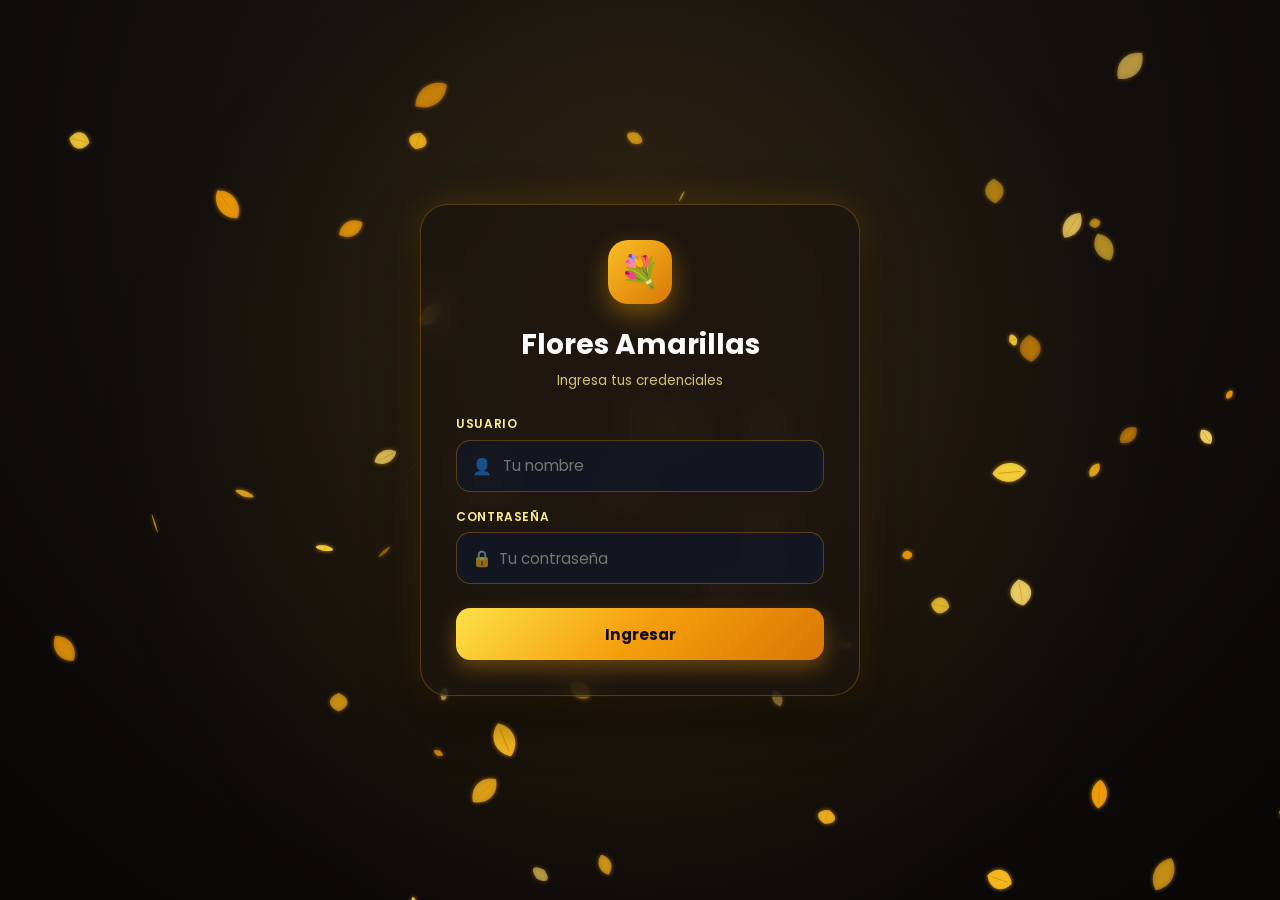
==== public/standalone.html @ 35065cda "feat: initialize Flores Amarillas interactive app Set up the project structure with React, Vite, and" ====
<!DOCTYPE html>
<html lang="es">
<head>
  <meta charset="UTF-8">
  <meta name="viewport" content="width=device-width, initial-scale=1.0">
  <title>Flores Amarillas</title>
  <!-- Google Fonts: Poppins -->
  <link rel="preconnect" href="https://fonts.googleapis.com">
  <link rel="preconnect" href="https://fonts.gstatic.com" crossorigin>
  <link href="https://fonts.googleapis.com/css2?family=Poppins:wght@300;400;500;600;700;800&display=swap" rel="stylesheet">
  
  <style>
    /* ==========================================================
       VARIABLES Y PALETA DE COLORES (AMARILLO CÁLIDO / ORO / CREMA)
       ========================================================== */
    :root {
      --color-gold-light: #fef08a;
      --color-gold: #f59e0b;
      --color-gold-dark: #b45309;
      --color-accent: #fbbf24;
      --bg-dark: #0f0d0b;
      --glass-bg: rgba(28, 22, 16, 0.76);
      --glass-border: rgba(245, 158, 11, 0.28);
      --glass-glow: rgba(245, 158, 11, 0.2);
    }

    * {
      box-sizing: border-box;
      margin: 0;
      padding: 0;
    }

    body {
      font-family: 'Poppins', sans-serif;
      background: radial-gradient(circle at 50% 20%, #201a12 0%, #120f0d 50%, #080605 100%);
      color: #f8fafc;
      min-height: 100vh;
      overflow-x: hidden;
      position: relative;
      user-select: none;
    }

    /* Fondo resplandeciente ambiental */
    .ambient-glow {
      position: fixed;
      inset: 0;
      pointer-events: none;
      background: radial-gradient(circle at 50% 50%, rgba(245, 158, 11, 0.1) 0%, transparent 70%);
      z-index: 1;
    }

    /* Lienzo Canvas 60 FPS de fondo */
    #anim-canvas {
      position: fixed;
      top: 0;
      left: 0;
      width: 100vw;
      height: 100vh;
      pointer-events: none;
      z-index: 5;
    }

    .app-container {
      position: relative;
      z-index: 10;
      min-height: 100vh;
      display: flex;
      flex-direction: column;
      align-items: center;
      justify-content: center;
      padding: 1rem;
    }

    /* ==========================================================
       ESTILO GLASSMORPHISM / NEUMORFISMO ELEGANTE
       ========================================================== */
    .glass-panel {
      background: var(--glass-bg);
      backdrop-filter: blur(18px);
      -webkit-backdrop-filter: blur(18px);
      border: 1px solid var(--glass-border);
      box-shadow: 0 20px 50px rgba(0, 0, 0, 0.55),
                  0 0 35px var(--glass-glow);
      border-radius: 1.75rem;
    }

    .glass-panel-subtle {
      background: rgba(35, 28, 20, 0.65);
      backdrop-filter: blur(12px);
      -webkit-backdrop-filter: blur(12px);
      border: 1px solid rgba(251, 191, 36, 0.2);
    }

    /* ==========================================================
       ANIMACIONES CSS (@keyframes)
       ========================================================== */
    @keyframes bouquetBloom {
      0% {
        transform: scale(0.1) translateY(70px) rotate(-6deg);
        opacity: 0;
        filter: blur(8px) brightness(0.6);
      }
      65% {
        transform: scale(1.08) translateY(-10px) rotate(2deg);
        opacity: 1;
        filter: blur(0px) brightness(1.25);
      }
      85% {
        transform: scale(0.97) translateY(4px) rotate(-1deg);
      }
      100% {
        transform: scale(1) translateY(0) rotate(0deg);
        opacity: 1;
        filter: brightness(1);
      }
    }

    @keyframes bouquetFloat {
      0%, 100% {
        transform: translateY(0) rotate(0deg);
      }
      50% {
        transform: translateY(-16px) rotate(1.8deg);
      }
    }

    @keyframes bouquetSway {
      0%, 100% {
        transform: rotate(0deg);
      }
      25% {
        transform: rotate(2deg);
      }
      75% {
        transform: rotate(-2deg);
      }
    }

    @keyframes fadeInUpSmooth {
      0% {
        opacity: 0;
        transform: translateY(35px) scale(0.97);
      }
      100% {
        opacity: 1;
        transform: translateY(0) scale(1);
      }
    }

    @keyframes goldenGlowPulse {
      0%, 100% {
        filter: drop-shadow(0 15px 35px rgba(245, 158, 11, 0.4));
      }
      50% {
        filter: drop-shadow(0 25px 55px rgba(253, 224, 71, 0.75));
      }
    }

    @keyframes fadeStar {
      0% {
        transform: scale(0) rotate(0deg);
        opacity: 1;
      }
      50% {
        transform: scale(1.4) rotate(90deg);
        opacity: 0.9;
      }
      100% {
        transform: scale(0.3) rotate(180deg) translateY(-25px);
        opacity: 0;
      }
    }

    @keyframes rippleExpand {
      0% {
        transform: scale(0.2);
        opacity: 1;
      }
      100% {
        transform: scale(2.2);
        opacity: 0;
      }
    }

    @keyframes bouquetFadeOut {
      0% {
        opacity: 1;
        transform: scale(1) translateY(0);
        filter: blur(0px);
      }
      100% {
        opacity: 0;
        transform: scale(0.85) translateY(-30px);
        filter: blur(8px);
      }
    }

    @keyframes letterUnfold {
      0% {
        opacity: 0;
        transform: translateY(40px) scale(0.92) rotateX(10deg);
        filter: blur(6px);
      }
      60% {
        transform: translateY(-6px) scale(1.02) rotateX(-2deg);
      }
      100% {
        opacity: 1;
        transform: translateY(0) scale(1) rotateX(0deg);
        filter: blur(0px);
      }
    }

    /* Clases de animación */
    .anim-bloom {
      animation: bouquetBloom 1.6s cubic-bezier(0.34, 1.56, 0.64, 1) forwards;
      transform-origin: bottom center;
    }

    .anim-fade-out {
      animation: bouquetFadeOut 0.85s cubic-bezier(0.4, 0, 0.2, 1) forwards;
    }

    .anim-letter-unfold {
      animation: letterUnfold 0.95s cubic-bezier(0.16, 1, 0.3, 1) forwards;
    }

    .anim-float {
      animation: bouquetFloat 6s ease-in-out infinite;
    }

    .anim-sway {
      animation: bouquetSway 7s ease-in-out infinite;
    }

    .anim-glow {
      animation: goldenGlowPulse 4s ease-in-out infinite;
    }

    /* ==========================================================
       PANTALLA DE LOGIN (PASO 1: DESVANECIMIENTO SUAVE)
       ========================================================== */
    #login-screen {
      width: 100%;
      max-width: 440px;
      padding: 2.2rem;
      text-align: center;
      transition: all 0.45s cubic-bezier(0.4, 0, 0.2, 1);
    }

    #login-screen.exiting {
      opacity: 0;
      transform: scale(0.9) translateY(-25px);
      pointer-events: none;
    }

    .login-icon-box {
      width: 64px;
      height: 64px;
      margin: 0 auto 1.25rem;
      border-radius: 1.25rem;
      background: linear-gradient(135deg, #fbbf24, #d97706);
      display: flex;
      align-items: center;
      justify-content: center;
      font-size: 2rem;
      box-shadow: 0 10px 25px rgba(245, 158, 11, 0.4);
    }

    .login-title {
      font-size: 1.75rem;
      font-weight: 700;
      color: #ffffff;
      margin-bottom: 0.35rem;
    }

    .login-subtitle {
      font-size: 0.85rem;
      color: rgba(254, 240, 138, 0.8);
      margin-bottom: 1.5rem;
    }

    .form-group {
      text-align: left;
      margin-bottom: 1rem;
    }

    .form-label {
      display: block;
      font-size: 0.75rem;
      font-weight: 600;
      text-transform: uppercase;
      letter-spacing: 0.05em;
      color: var(--color-gold-light);
      margin-bottom: 0.4rem;
    }

    .input-wrapper {
      position: relative;
    }

    .input-icon {
      position: absolute;
      left: 1rem;
      top: 50%;
      transform: translateY(-50%);
      color: rgba(254, 240, 138, 0.6);
      font-size: 1rem;
      pointer-events: none;
    }

    .form-input {
      width: 100%;
      padding: 0.85rem 1rem 0.85rem 2.6rem;
      border-radius: 0.9rem;
      background: rgba(15, 23, 42, 0.65);
      border: 1px solid rgba(245, 158, 11, 0.3);
      color: #ffffff;
      font-size: 0.95rem;
      font-family: inherit;
      outline: none;
      transition: all 0.2s;
    }

    .form-input:focus {
      border-color: var(--color-accent);
      box-shadow: 0 0 0 3px rgba(251, 191, 36, 0.25);
    }

    .btn-gold {
      width: 100%;
      padding: 0.9rem;
      border-radius: 0.9rem;
      border: none;
      background: linear-gradient(135deg, #fde047 0%, #f59e0b 50%, #d97706 100%);
      color: #0f0d0b;
      font-size: 0.95rem;
      font-weight: 700;
      font-family: inherit;
      cursor: pointer;
      box-shadow: 0 8px 20px rgba(245, 158, 11, 0.35);
      transition: all 0.2s;
      margin-top: 0.5rem;
    }

    .btn-gold:hover {
      transform: translateY(-2px);
      box-shadow: 0 12px 25px rgba(245, 158, 11, 0.5);
    }

    .btn-gold:active {
      transform: scale(0.98);
    }

    .error-box {
      background: rgba(244, 63, 94, 0.15);
      border: 1px solid rgba(244, 63, 94, 0.35);
      color: #fecdd3;
      padding: 0.65rem 0.85rem;
      border-radius: 0.75rem;
      font-size: 0.8rem;
      margin-bottom: 1rem;
      display: none;
    }

    /* Accesos rápidos */
    .quick-users {
      margin-top: 1.5rem;
      padding-top: 1.25rem;
      border-top: 1px solid rgba(245, 158, 11, 0.2);
    }

    .quick-users-title {
      font-size: 0.75rem;
      color: rgba(254, 240, 138, 0.75);
      margin-bottom: 0.6rem;
      display: flex;
      align-items: center;
      justify-content: space-between;
    }

    .quick-chips {
      display: grid;
      grid-template-columns: repeat(2, 1fr);
      gap: 0.5rem;
    }

    .chip-btn {
      background: rgba(15, 23, 42, 0.55);
      border: 1px solid rgba(245, 158, 11, 0.25);
      border-radius: 0.85rem;
      padding: 0.55rem 0.6rem;
      color: #fef08a;
      font-size: 0.75rem;
      text-align: left;
      cursor: pointer;
      transition: all 0.2s;
    }

    .chip-btn.highlight {
      border-color: #f59e0b;
      background: rgba(245, 158, 11, 0.15);
    }

    .chip-btn:hover {
      background: rgba(245, 158, 11, 0.25);
      border-color: var(--color-accent);
      transform: translateY(-1px);
    }

    /* ==========================================================
       PANTALLA PRINCIPAL: RAMO PROTAGONISTA + DEDICATORIA
       ========================================================== */
    #main-screen {
      width: 100%;
      max-width: 820px;
      display: none;
      flex-direction: column;
      align-items: center;
      justify-content: space-between;
      min-height: 94vh;
      padding: 0.5rem;
      position: relative;
    }

    /* Barra Superior */
    .top-bar {
      width: 100%;
      display: flex;
      align-items: center;
      justify-content: space-between;
      margin-bottom: 0.5rem;
      z-index: 30;
    }

    .user-pill {
      display: flex;
      align-items: center;
      gap: 0.5rem;
      padding: 0.4rem 1rem;
      border-radius: 9999px;
      background: rgba(35, 28, 20, 0.75);
      border: 1px solid rgba(245, 158, 11, 0.3);
      color: #fef08a;
      font-size: 0.82rem;
      font-weight: 600;
    }

    .top-actions {
      display: flex;
      align-items: center;
      gap: 0.5rem;
    }

    .btn-icon {
      background: rgba(35, 28, 20, 0.75);
      border: 1px solid rgba(245, 158, 11, 0.25);
      color: #fef08a;
      width: 38px;
      height: 38px;
      border-radius: 0.75rem;
      cursor: pointer;
      display: flex;
      align-items: center;
      justify-content: center;
      transition: all 0.2s;
    }

    .btn-icon:hover {
      border-color: var(--color-accent);
      color: #ffffff;
    }

    .btn-logout {
      background: rgba(244, 63, 94, 0.2);
      border: 1px solid rgba(244, 63, 94, 0.35);
      color: #fecdd3;
      padding: 0.45rem 1rem;
      border-radius: 0.75rem;
      font-size: 0.78rem;
      font-weight: 600;
      cursor: pointer;
      transition: all 0.2s;
      display: flex;
      align-items: center;
      gap: 0.35rem;
    }

    .btn-logout:hover {
      background: rgba(244, 63, 94, 0.3);
      border-color: rgba(244, 63, 94, 0.6);
    }

    /* ESCENARIO DEL RAMO (PASO 2: PROTAGONISTA VISUAL EN PRIMER PLANO) */
    .bouquet-stage {
      position: relative;
      z-index: 25;
      display: flex;
      flex-direction: column;
      align-items: center;
      justify-content: center;
      margin: 0.5rem auto;
      cursor: pointer;
    }

    .bouquet-stage-glow {
      position: absolute;
      width: 340px;
      height: 340px;
      border-radius: 50%;
      background: radial-gradient(circle, rgba(245, 158, 11, 0.35) 0%, rgba(253, 224, 71, 0.15) 50%, transparent 70%);
      filter: blur(40px);
      pointer-events: none;
      z-index: -1;
    }

    .bouquet-svg-wrap {
      width: 280px;
      height: 340px;
      transition: transform 0.3s ease-out;
    }

    @media (min-width: 640px) {
      .bouquet-svg-wrap {
        width: 360px;
        height: 430px;
      }
      .bouquet-stage-glow {
        width: 440px;
        height: 440px;
      }
    }

    .bouquet-svg-wrap:hover {
      transform: scale(1.04);
    }

    .bouquet-svg-wrap:active {
      transform: scale(0.96);
    }

    .touch-hint {
      margin-top: -0.5rem;
      background: rgba(15, 23, 42, 0.75);
      border: 1px solid rgba(245, 158, 11, 0.35);
      border-radius: 9999px;
      padding: 0.3rem 0.9rem;
      font-size: 0.72rem;
      color: #fde047;
      display: flex;
      align-items: center;
      gap: 0.4rem;
      box-shadow: 0 4px 15px rgba(0, 0, 0, 0.4);
    }

    /* TARJETA DE DEDICATORIA (PASO 3: RETRASO DE 1.8S) */
    #dedication-card {
      width: 100%;
      max-width: 640px;
      padding: 1.5rem 1.8rem;
      text-align: center;
      opacity: 0;
      transform: translateY(35px);
      pointer-events: none;
      transition: all 0.9s cubic-bezier(0.16, 1, 0.3, 1);
      margin-top: 0.75rem;
      z-index: 20;
    }

    #dedication-card.visible {
      opacity: 1;
      transform: translateY(0);
      pointer-events: auto;
    }

    .dedication-badge {
      display: inline-flex;
      align-items: center;
      gap: 0.4rem;
      background: rgba(245, 158, 11, 0.18);
      border: 1px solid rgba(245, 158, 11, 0.4);
      border-radius: 9999px;
      padding: 0.25rem 0.9rem;
      font-size: 0.75rem;
      font-weight: 600;
      color: #fde047;
      margin-bottom: 0.6rem;
    }

    .welcome-title {
      font-size: 1.5rem;
      font-weight: 800;
      color: #ffffff;
      margin-bottom: 0.5rem;
      line-height: 1.2;
    }

    @media (min-width: 640px) {
      .welcome-title {
        font-size: 1.95rem;
      }
    }

    .highlight-name {
      background: linear-gradient(90deg, #fde047, #f59e0b, #fbbf24);
      -webkit-background-clip: text;
      -webkit-text-fill-color: transparent;
    }

    .quote-box {
      font-size: 0.95rem;
      font-style: italic;
      color: rgba(254, 240, 138, 0.95);
      line-height: 1.6;
      margin: 0.6rem 0;
      padding: 0.75rem 1rem;
      background: rgba(15, 23, 42, 0.45);
      border-radius: 1rem;
      border: 1px solid rgba(245, 158, 11, 0.2);
    }

    @media (min-width: 640px) {
      .quote-box {
        font-size: 1.1rem;
        padding: 1rem 1.4rem;
      }
    }

    .dedication-footer-note {
      font-size: 0.75rem;
      color: rgba(254, 240, 138, 0.75);
      font-style: italic;
    }

    .btn-replay {
      background: linear-gradient(135deg, rgba(245, 158, 11, 0.3), rgba(253, 224, 71, 0.25));
      border: 1px solid rgba(245, 158, 11, 0.5);
      border-radius: 9999px;
      color: #fef08a;
      padding: 0.55rem 1.35rem;
      font-size: 0.82rem;
      font-weight: 600;
      cursor: pointer;
      font-family: inherit;
      transition: all 0.2s;
      box-shadow: 0 4px 15px rgba(0, 0, 0, 0.3);
      display: inline-flex;
      align-items: center;
      gap: 0.4rem;
      margin-top: 1rem;
    }

    .btn-replay:hover {
      background: linear-gradient(135deg, rgba(245, 158, 11, 0.5), rgba(253, 224, 71, 0.4));
      border-color: #fde047;
      color: #ffffff;
      transform: translateY(-1px);
    }

    /* Barra inferior */
    .bottom-bar {
      margin-top: 0.75rem;
      display: flex;
      gap: 0.5rem;
      z-index: 30;
    }

    .btn-anim-switch {
      padding: 0.4rem 0.85rem;
      border-radius: 0.75rem;
      font-size: 0.75rem;
      font-weight: 600;
      border: 1px solid rgba(245, 158, 11, 0.25);
      background: rgba(15, 23, 42, 0.55);
      color: #fef08a;
      cursor: pointer;
      transition: all 0.2s;
    }

    .btn-anim-switch.active {
      background: linear-gradient(135deg, #fde047, #f59e0b);
      color: #0f0d0b;
      border-color: #f59e0b;
    }

    /* Partículas de destello */
    .sparkle-star {
      position: fixed;
      pointer-events: none;
      z-index: 50;
      width: 8px;
      height: 8px;
      border-radius: 50%;
      animation: fadeStar 0.8s ease-out forwards;
    }

    .ripple-ring {
      position: fixed;
      pointer-events: none;
      z-index: 45;
      width: 90px;
      height: 90px;
      border-radius: 50%;
      border: 2px solid rgba(253, 224, 71, 0.85);
      animation: rippleExpand 0.7s ease-out forwards;
    }
  </style>
</head>
<body>
  <!-- Fondo con resplandor suave -->
  <div class="ambient-glow"></div>

  <!-- Canvas 60 FPS de animación de fondo (pétalos, flores flotantes, orbes) -->
  <canvas id="anim-canvas"></canvas>

  <div class="app-container">
    <!-- ==========================================================
         PANTALLA DE LOGIN
         ========================================================== -->
    <div id="login-screen" class="glass-panel">
      <div class="login-icon-box">💐</div>
      <h1 class="login-title">Flores Amarillas</h1>
      <p class="login-subtitle">Ingresa tus credenciales</p>

      <div id="error-message" class="error-box"></div>

      <form id="login-form">
        <div class="form-group">
          <label class="form-label" for="username-input">Usuario</label>
          <div class="input-wrapper">
            <span class="input-icon">👤</span>
            <input type="text" id="username-input" class="form-input" placeholder=" Tu nombre" autocomplete="username" required>
          </div>
        </div>

        <div class="form-group">
          <label class="form-label" for="password-input">Contraseña</label>
          <div class="input-wrapper">
            <span class="input-icon">🔒</span>
            <input type="password" id="password-input" class="form-input" placeholder="Tu contraseña" autocomplete="current-password" required>
          </div>
        </div>

        <button type="submit" class="btn-gold" id="btn-submit">Ingresar</button>
      </form>
    </div>

    <!-- ==========================================================
         PANTALLA PRINCIPAL: RAMO PROTAGONISTA Y MENSAJE SECUENCIADO
         ========================================================== -->
    <div id="main-screen">
      <!-- BARRA SUPERIOR -->
      <div class="top-bar">
        <div class="user-pill">
          <span id="user-avatar-display">💐</span>
          <span id="user-name-header">Leslie</span>
        </div>
        <div class="top-actions">
          <button class="btn-icon" id="btn-sound" title="Activar/Silenciar sonido" onclick="toggleAudio()">🔔</button>
          <button class="btn-logout" id="btn-logout" onclick="logout()">
            <span>🚪</span>
            <span>Cerrar Sesión</span>
          </button>
        </div>
      </div>

      <!-- ESCENARIO DEL RAMO (PASO 2: APARECE PRIMERO EL RAMO EN PRIMER PLANO) -->
      <div class="bouquet-stage" id="bouquet-stage" onclick="interactBouquet(event)">
        <div class="bouquet-stage-glow" id="bouquet-glow"></div>
        
        <div class="bouquet-svg-wrap" id="bouquet-svg-container">
          <!-- SVG VECTORIAL DE ALTA FIDELIDAD: RAMO DE FLORES AMARILLAS -->
          <svg viewBox="0 0 520 620" style="width:100%; height:100%; overflow:visible;">
            <defs>
              <linearGradient id="gPetalA" x1="0%" y1="0%" x2="100%" y2="100%">
                <stop offset="0%" stopColor="#fffbeb" />
                <stop offset="25%" stopColor="#fef08a" />
                <stop offset="65%" stopColor="#fde047" />
                <stop offset="90%" stopColor="#f59e0b" />
                <stop offset="100%" stopColor="#d97706" />
              </linearGradient>

              <linearGradient id="gPetalB" x1="100%" y1="0%" x2="0%" y2="100%">
                <stop offset="0%" stopColor="#ffffff" />
                <stop offset="35%" stopColor="#fde047" />
                <stop offset="75%" stopColor="#fbbf24" />
                <stop offset="100%" stopColor="#b45309" />
              </linearGradient>

              <radialGradient id="gCore" cx="50%" cy="50%" r="50%">
                <stop offset="0%" stopColor="#451a03" />
                <stop offset="40%" stopColor="#78350f" />
                <stop offset="75%" stopColor="#d97706" />
                <stop offset="95%" stopColor="#fde047" />
                <stop offset="100%" stopColor="#fef08a" />
              </radialGradient>

              <linearGradient id="gStem" x1="0%" y1="0%" x2="100%" y2="0%">
                <stop offset="0%" stopColor="#14532d" />
                <stop offset="50%" stopColor="#22c55e" />
                <stop offset="100%" stopColor="#15803d" />
              </linearGradient>

              <linearGradient id="gRibbon" x1="0%" y1="0%" x2="100%" y2="100%">
                <stop offset="0%" stopColor="#fffbeb" />
                <stop offset="25%" stopColor="#fef08a" />
                <stop offset="60%" stopColor="#f59e0b" />
                <stop offset="85%" stopColor="#b45309" />
                <stop offset="100%" stopColor="#78350f" />
              </linearGradient>

              <filter id="svgGlow" x="-20%" y="-20%" width="140%" height="140%">
                <feGaussianBlur stdDeviation="3.5" result="blur" />
                <feComposite in="SourceGraphic" in2="blur" operator="over" />
              </filter>
            </defs>

            <!-- TALLOS Y LAZO DORADO -->
            <g id="stems-group">
              <path d="M 230 360 Q 210 460 190 545" stroke="url(#gStem)" stroke-width="11" stroke-linecap="round" fill="none" />
              <path d="M 245 360 Q 240 460 230 555" stroke="url(#gStem)" stroke-width="12" stroke-linecap="round" fill="none" />
              <path d="M 260 360 Q 260 460 260 560" stroke="url(#gStem)" stroke-width="12" stroke-linecap="round" fill="none" />
              <path d="M 275 360 Q 280 460 290 555" stroke="url(#gStem)" stroke-width="11" stroke-linecap="round" fill="none" />
              <path d="M 290 360 Q 315 460 330 545" stroke="url(#gStem)" stroke-width="11" stroke-linecap="round" fill="none" />

              <!-- Hojas verdes -->
              <path d="M 200 370 C 130 370 100 320 125 275 C 165 305 200 340 200 370 Z" fill="#15803d" opacity="0.95" />
              <path d="M 320 370 C 390 370 420 320 395 275 C 355 305 320 340 320 370 Z" fill="#16a34a" opacity="0.95" />
              <path d="M 260 340 C 260 260 325 215 345 205 C 335 255 295 310 260 340 Z" fill="#22c55e" opacity="0.9" />
              <path d="M 260 340 C 260 260 195 215 175 205 C 185 255 225 310 260 340 Z" fill="#15803d" opacity="0.9" />

              <!-- Lazo de satín dorado -->
              <g transform="translate(260, 420)">
                <path d="M -15 20 Q -45 80 -65 145 Q -40 125 -18 140 Q -5 70 -5 20 Z" fill="url(#gRibbon)" opacity="0.98" />
                <path d="M 15 20 Q 45 80 65 145 Q 40 125 18 140 Q 5 70 5 20 Z" fill="url(#gRibbon)" opacity="0.98" />
                <ellipse cx="-45" cy="0" rx="40" ry="24" transform="rotate(-20 -45 0)" fill="url(#gRibbon)" stroke="#fef08a" stroke-width="1.8" />
                <ellipse cx="45" cy="0" rx="40" ry="24" transform="rotate(20 45 0)" fill="url(#gRibbon)" stroke="#fef08a" stroke-width="1.8" />
                <circle cx="0" cy="0" r="18" fill="url(#gRibbon)" stroke="#fef08a" stroke-width="2.5" filter="url(#svgGlow)" />
                <circle cx="0" cy="0" r="9" fill="#fef08a" />
              </g>
            </g>

            <!-- FLORES AMARILLAS -->
            <!-- Flor 1: Izquierda -->
            <g transform="translate(180, 220)">
              <!-- Pétalos en círculo -->
              <g transform="rotate(0)"><path d="M 0 0 C -12 -25 -14 -65 0 -85 C 14 -65 12 -25 0 0 Z" fill="url(#gPetalA)" stroke="#f59e0b" stroke-width="1" /></g>
              <g transform="rotate(30)"><path d="M 0 0 C -12 -25 -14 -65 0 -85 C 14 -65 12 -25 0 0 Z" fill="url(#gPetalA)" stroke="#f59e0b" stroke-width="1" /></g>
              <g transform="rotate(60)"><path d="M 0 0 C -12 -25 -14 -65 0 -85 C 14 -65 12 -25 0 0 Z" fill="url(#gPetalA)" stroke="#f59e0b" stroke-width="1" /></g>
              <g transform="rotate(90)"><path d="M 0 0 C -12 -25 -14 -65 0 -85 C 14 -65 12 -25 0 0 Z" fill="url(#gPetalA)" stroke="#f59e0b" stroke-width="1" /></g>
              <g transform="rotate(120)"><path d="M 0 0 C -12 -25 -14 -65 0 -85 C 14 -65 12 -25 0 0 Z" fill="url(#gPetalA)" stroke="#f59e0b" stroke-width="1" /></g>
              <g transform="rotate(150)"><path d="M 0 0 C -12 -25 -14 -65 0 -85 C 14 -65 12 -25 0 0 Z" fill="url(#gPetalA)" stroke="#f59e0b" stroke-width="1" /></g>
              <g transform="rotate(180)"><path d="M 0 0 C -12 -25 -14 -65 0 -85 C 14 -65 12 -25 0 0 Z" fill="url(#gPetalA)" stroke="#f59e0b" stroke-width="1" /></g>
              <g transform="rotate(210)"><path d="M 0 0 C -12 -25 -14 -65 0 -85 C 14 -65 12 -25 0 0 Z" fill="url(#gPetalA)" stroke="#f59e0b" stroke-width="1" /></g>
              <g transform="rotate(240)"><path d="M 0 0 C -12 -25 -14 -65 0 -85 C 14 -65 12 -25 0 0 Z" fill="url(#gPetalA)" stroke="#f59e0b" stroke-width="1" /></g>
              <g transform="rotate(270)"><path d="M 0 0 C -12 -25 -14 -65 0 -85 C 14 -65 12 -25 0 0 Z" fill="url(#gPetalA)" stroke="#f59e0b" stroke-width="1" /></g>
              <g transform="rotate(300)"><path d="M 0 0 C -12 -25 -14 -65 0 -85 C 14 -65 12 -25 0 0 Z" fill="url(#gPetalA)" stroke="#f59e0b" stroke-width="1" /></g>
              <g transform="rotate(330)"><path d="M 0 0 C -12 -25 -14 -65 0 -85 C 14 -65 12 -25 0 0 Z" fill="url(#gPetalA)" stroke="#f59e0b" stroke-width="1" /></g>
              <circle cx="0" cy="0" r="26" fill="url(#gCore)" stroke="#ca8a04" stroke-width="2" />
              <circle cx="0" cy="0" r="13" fill="#fef08a" opacity="0.8" />
            </g>

            <!-- Flor 2: Derecha -->
            <g transform="translate(340, 220)">
              <g transform="rotate(0)"><path d="M 0 0 C -14 -20 -16 -60 0 -80 C 16 -60 14 -20 0 0 Z" fill="url(#gPetalB)" stroke="#d97706" stroke-width="1" /></g>
              <g transform="rotate(25.7)"><path d="M 0 0 C -14 -20 -16 -60 0 -80 C 16 -60 14 -20 0 0 Z" fill="url(#gPetalB)" stroke="#d97706" stroke-width="1" /></g>
              <g transform="rotate(51.4)"><path d="M 0 0 C -14 -20 -16 -60 0 -80 C 16 -60 14 -20 0 0 Z" fill="url(#gPetalB)" stroke="#d97706" stroke-width="1" /></g>
              <g transform="rotate(77.1)"><path d="M 0 0 C -14 -20 -16 -60 0 -80 C 16 -60 14 -20 0 0 Z" fill="url(#gPetalB)" stroke="#d97706" stroke-width="1" /></g>
              <g transform="rotate(102.8)"><path d="M 0 0 C -14 -20 -16 -60 0 -80 C 16 -60 14 -20 0 0 Z" fill="url(#gPetalB)" stroke="#d97706" stroke-width="1" /></g>
              <g transform="rotate(128.5)"><path d="M 0 0 C -14 -20 -16 -60 0 -80 C 16 -60 14 -20 0 0 Z" fill="url(#gPetalB)" stroke="#d97706" stroke-width="1" /></g>
              <g transform="rotate(154.2)"><path d="M 0 0 C -14 -20 -16 -60 0 -80 C 16 -60 14 -20 0 0 Z" fill="url(#gPetalB)" stroke="#d97706" stroke-width="1" /></g>
              <g transform="rotate(180)"><path d="M 0 0 C -14 -20 -16 -60 0 -80 C 16 -60 14 -20 0 0 Z" fill="url(#gPetalB)" stroke="#d97706" stroke-width="1" /></g>
              <g transform="rotate(205.7)"><path d="M 0 0 C -14 -20 -16 -60 0 -80 C 16 -60 14 -20 0 0 Z" fill="url(#gPetalB)" stroke="#d97706" stroke-width="1" /></g>
              <g transform="rotate(231.4)"><path d="M 0 0 C -14 -20 -16 -60 0 -80 C 16 -60 14 -20 0 0 Z" fill="url(#gPetalB)" stroke="#d97706" stroke-width="1" /></g>
              <g transform="rotate(257.1)"><path d="M 0 0 C -14 -20 -16 -60 0 -80 C 16 -60 14 -20 0 0 Z" fill="url(#gPetalB)" stroke="#d97706" stroke-width="1" /></g>
              <g transform="rotate(282.8)"><path d="M 0 0 C -14 -20 -16 -60 0 -80 C 16 -60 14 -20 0 0 Z" fill="url(#gPetalB)" stroke="#d97706" stroke-width="1" /></g>
              <g transform="rotate(308.5)"><path d="M 0 0 C -14 -20 -16 -60 0 -80 C 16 -60 14 -20 0 0 Z" fill="url(#gPetalB)" stroke="#d97706" stroke-width="1" /></g>
              <g transform="rotate(334.2)"><path d="M 0 0 C -14 -20 -16 -60 0 -80 C 16 -60 14 -20 0 0 Z" fill="url(#gPetalB)" stroke="#d97706" stroke-width="1" /></g>
              <circle cx="0" cy="0" r="25" fill="url(#gCore)" stroke="#d97706" stroke-width="2" />
              <circle cx="0" cy="0" r="11" fill="#fef08a" opacity="0.8" />
            </g>

            <!-- Flor 3: Superior Izquierda -->
            <g transform="translate(210, 130)">
              <circle cx="0" cy="0" r="30" fill="none" />
              <g transform="rotate(0)"><path d="M 0 0 C -12 -15 -12 -45 0 -60 C 12 -45 12 -15 0 0 Z" fill="url(#gPetalA)" stroke="#f59e0b" stroke-width="1" /></g>
              <g transform="rotate(45)"><path d="M 0 0 C -12 -15 -12 -45 0 -60 C 12 -45 12 -15 0 0 Z" fill="url(#gPetalA)" stroke="#f59e0b" stroke-width="1" /></g>
              <g transform="rotate(90)"><path d="M 0 0 C -12 -15 -12 -45 0 -60 C 12 -45 12 -15 0 0 Z" fill="url(#gPetalA)" stroke="#f59e0b" stroke-width="1" /></g>
              <g transform="rotate(135)"><path d="M 0 0 C -12 -15 -12 -45 0 -60 C 12 -45 12 -15 0 0 Z" fill="url(#gPetalA)" stroke="#f59e0b" stroke-width="1" /></g>
              <g transform="rotate(180)"><path d="M 0 0 C -12 -15 -12 -45 0 -60 C 12 -45 12 -15 0 0 Z" fill="url(#gPetalA)" stroke="#f59e0b" stroke-width="1" /></g>
              <g transform="rotate(225)"><path d="M 0 0 C -12 -15 -12 -45 0 -60 C 12 -45 12 -15 0 0 Z" fill="url(#gPetalA)" stroke="#f59e0b" stroke-width="1" /></g>
              <g transform="rotate(270)"><path d="M 0 0 C -12 -15 -12 -45 0 -60 C 12 -45 12 -15 0 0 Z" fill="url(#gPetalA)" stroke="#f59e0b" stroke-width="1" /></g>
              <g transform="rotate(315)"><path d="M 0 0 C -12 -15 -12 -45 0 -60 C 12 -45 12 -15 0 0 Z" fill="url(#gPetalA)" stroke="#f59e0b" stroke-width="1" /></g>
              <circle cx="0" cy="0" r="19" fill="url(#gCore)" />
            </g>

            <!-- Flor 4: Superior Derecha -->
            <g transform="translate(310, 130)">
              <g transform="rotate(0)"><path d="M 0 0 C -12 -15 -12 -45 0 -60 C 12 -45 12 -15 0 0 Z" fill="url(#gPetalB)" stroke="#f59e0b" stroke-width="1" /></g>
              <g transform="rotate(45)"><path d="M 0 0 C -12 -15 -12 -45 0 -60 C 12 -45 12 -15 0 0 Z" fill="url(#gPetalB)" stroke="#f59e0b" stroke-width="1" /></g>
              <g transform="rotate(90)"><path d="M 0 0 C -12 -15 -12 -45 0 -60 C 12 -45 12 -15 0 0 Z" fill="url(#gPetalB)" stroke="#f59e0b" stroke-width="1" /></g>
              <g transform="rotate(135)"><path d="M 0 0 C -12 -15 -12 -45 0 -60 C 12 -45 12 -15 0 0 Z" fill="url(#gPetalB)" stroke="#f59e0b" stroke-width="1" /></g>
              <g transform="rotate(180)"><path d="M 0 0 C -12 -15 -12 -45 0 -60 C 12 -45 12 -15 0 0 Z" fill="url(#gPetalB)" stroke="#f59e0b" stroke-width="1" /></g>
              <g transform="rotate(225)"><path d="M 0 0 C -12 -15 -12 -45 0 -60 C 12 -45 12 -15 0 0 Z" fill="url(#gPetalB)" stroke="#f59e0b" stroke-width="1" /></g>
              <g transform="rotate(270)"><path d="M 0 0 C -12 -15 -12 -45 0 -60 C 12 -45 12 -15 0 0 Z" fill="url(#gPetalB)" stroke="#f59e0b" stroke-width="1" /></g>
              <g transform="rotate(315)"><path d="M 0 0 C -12 -15 -12 -45 0 -60 C 12 -45 12 -15 0 0 Z" fill="url(#gPetalB)" stroke="#f59e0b" stroke-width="1" /></g>
              <circle cx="0" cy="0" r="19" fill="url(#gCore)" />
            </g>

            <!-- Flor 5: FLOR MAJESTUOSA CENTRAL (Gran Rosa Imperial del Sol) -->
            <g transform="translate(260, 240)">
              <!-- Capa exterior (16 pétalos) -->
              <g transform="rotate(0)"><path d="M 0 0 C -18 -35 -20 -95 0 -115 C 20 -95 18 -35 0 0 Z" fill="url(#gPetalA)" stroke="#f59e0b" stroke-width="1.3" /></g>
              <g transform="rotate(22.5)"><path d="M 0 0 C -18 -35 -20 -95 0 -115 C 20 -95 18 -35 0 0 Z" fill="url(#gPetalA)" stroke="#f59e0b" stroke-width="1.3" /></g>
              <g transform="rotate(45)"><path d="M 0 0 C -18 -35 -20 -95 0 -115 C 20 -95 18 -35 0 0 Z" fill="url(#gPetalA)" stroke="#f59e0b" stroke-width="1.3" /></g>
              <g transform="rotate(67.5)"><path d="M 0 0 C -18 -35 -20 -95 0 -115 C 20 -95 18 -35 0 0 Z" fill="url(#gPetalA)" stroke="#f59e0b" stroke-width="1.3" /></g>
              <g transform="rotate(90)"><path d="M 0 0 C -18 -35 -20 -95 0 -115 C 20 -95 18 -35 0 0 Z" fill="url(#gPetalA)" stroke="#f59e0b" stroke-width="1.3" /></g>
              <g transform="rotate(112.5)"><path d="M 0 0 C -18 -35 -20 -95 0 -115 C 20 -95 18 -35 0 0 Z" fill="url(#gPetalA)" stroke="#f59e0b" stroke-width="1.3" /></g>
              <g transform="rotate(135)"><path d="M 0 0 C -18 -35 -20 -95 0 -115 C 20 -95 18 -35 0 0 Z" fill="url(#gPetalA)" stroke="#f59e0b" stroke-width="1.3" /></g>
              <g transform="rotate(157.5)"><path d="M 0 0 C -18 -35 -20 -95 0 -115 C 20 -95 18 -35 0 0 Z" fill="url(#gPetalA)" stroke="#f59e0b" stroke-width="1.3" /></g>
              <g transform="rotate(180)"><path d="M 0 0 C -18 -35 -20 -95 0 -115 C 20 -95 18 -35 0 0 Z" fill="url(#gPetalA)" stroke="#f59e0b" stroke-width="1.3" /></g>
              <g transform="rotate(202.5)"><path d="M 0 0 C -18 -35 -20 -95 0 -115 C 20 -95 18 -35 0 0 Z" fill="url(#gPetalA)" stroke="#f59e0b" stroke-width="1.3" /></g>
              <g transform="rotate(225)"><path d="M 0 0 C -18 -35 -20 -95 0 -115 C 20 -95 18 -35 0 0 Z" fill="url(#gPetalA)" stroke="#f59e0b" stroke-width="1.3" /></g>
              <g transform="rotate(247.5)"><path d="M 0 0 C -18 -35 -20 -95 0 -115 C 20 -95 18 -35 0 0 Z" fill="url(#gPetalA)" stroke="#f59e0b" stroke-width="1.3" /></g>
              <g transform="rotate(270)"><path d="M 0 0 C -18 -35 -20 -95 0 -115 C 20 -95 18 -35 0 0 Z" fill="url(#gPetalA)" stroke="#f59e0b" stroke-width="1.3" /></g>
              <g transform="rotate(292.5)"><path d="M 0 0 C -18 -35 -20 -95 0 -115 C 20 -95 18 -35 0 0 Z" fill="url(#gPetalA)" stroke="#f59e0b" stroke-width="1.3" /></g>
              <g transform="rotate(315)"><path d="M 0 0 C -18 -35 -20 -95 0 -115 C 20 -95 18 -35 0 0 Z" fill="url(#gPetalA)" stroke="#f59e0b" stroke-width="1.3" /></g>
              <g transform="rotate(337.5)"><path d="M 0 0 C -18 -35 -20 -95 0 -115 C 20 -95 18 -35 0 0 Z" fill="url(#gPetalA)" stroke="#f59e0b" stroke-width="1.3" /></g>

              <!-- Capa intermedia (12 pétalos dorados) -->
              <g transform="rotate(15)"><path d="M 0 0 C -14 -25 -16 -70 0 -88 C 16 -70 14 -25 0 0 Z" fill="url(#gPetalB)" stroke="#d97706" stroke-width="1.2" /></g>
              <g transform="rotate(45)"><path d="M 0 0 C -14 -25 -16 -70 0 -88 C 16 -70 14 -25 0 0 Z" fill="url(#gPetalB)" stroke="#d97706" stroke-width="1.2" /></g>
              <g transform="rotate(75)"><path d="M 0 0 C -14 -25 -16 -70 0 -88 C 16 -70 14 -25 0 0 Z" fill="url(#gPetalB)" stroke="#d97706" stroke-width="1.2" /></g>
              <g transform="rotate(105)"><path d="M 0 0 C -14 -25 -16 -70 0 -88 C 16 -70 14 -25 0 0 Z" fill="url(#gPetalB)" stroke="#d97706" stroke-width="1.2" /></g>
              <g transform="rotate(135)"><path d="M 0 0 C -14 -25 -16 -70 0 -88 C 16 -70 14 -25 0 0 Z" fill="url(#gPetalB)" stroke="#d97706" stroke-width="1.2" /></g>
              <g transform="rotate(165)"><path d="M 0 0 C -14 -25 -16 -70 0 -88 C 16 -70 14 -25 0 0 Z" fill="url(#gPetalB)" stroke="#d97706" stroke-width="1.2" /></g>
              <g transform="rotate(195)"><path d="M 0 0 C -14 -25 -16 -70 0 -88 C 16 -70 14 -25 0 0 Z" fill="url(#gPetalB)" stroke="#d97706" stroke-width="1.2" /></g>
              <g transform="rotate(225)"><path d="M 0 0 C -14 -25 -16 -70 0 -88 C 16 -70 14 -25 0 0 Z" fill="url(#gPetalB)" stroke="#d97706" stroke-width="1.2" /></g>
              <g transform="rotate(255)"><path d="M 0 0 C -14 -25 -16 -70 0 -88 C 16 -70 14 -25 0 0 Z" fill="url(#gPetalB)" stroke="#d97706" stroke-width="1.2" /></g>
              <g transform="rotate(285)"><path d="M 0 0 C -14 -25 -16 -70 0 -88 C 16 -70 14 -25 0 0 Z" fill="url(#gPetalB)" stroke="#d97706" stroke-width="1.2" /></g>
              <g transform="rotate(315)"><path d="M 0 0 C -14 -25 -16 -70 0 -88 C 16 -70 14 -25 0 0 Z" fill="url(#gPetalB)" stroke="#d97706" stroke-width="1.2" /></g>
              <g transform="rotate(345)"><path d="M 0 0 C -14 -25 -16 -70 0 -88 C 16 -70 14 -25 0 0 Z" fill="url(#gPetalB)" stroke="#d97706" stroke-width="1.2" /></g>

              <!-- Capa interior (8 pétalos) -->
              <g transform="rotate(30)"><path d="M 0 0 C -10 -15 -12 -45 0 -58 C 12 -45 10 -15 0 0 Z" fill="#fef08a" stroke="#ca8a04" stroke-width="1.2" /></g>
              <g transform="rotate(75)"><path d="M 0 0 C -10 -15 -12 -45 0 -58 C 12 -45 10 -15 0 0 Z" fill="#fef08a" stroke="#ca8a04" stroke-width="1.2" /></g>
              <g transform="rotate(120)"><path d="M 0 0 C -10 -15 -12 -45 0 -58 C 12 -45 10 -15 0 0 Z" fill="#fef08a" stroke="#ca8a04" stroke-width="1.2" /></g>
              <g transform="rotate(165)"><path d="M 0 0 C -10 -15 -12 -45 0 -58 C 12 -45 10 -15 0 0 Z" fill="#fef08a" stroke="#ca8a04" stroke-width="1.2" /></g>
              <g transform="rotate(210)"><path d="M 0 0 C -10 -15 -12 -45 0 -58 C 12 -45 10 -15 0 0 Z" fill="#fef08a" stroke="#ca8a04" stroke-width="1.2" /></g>
              <g transform="rotate(255)"><path d="M 0 0 C -10 -15 -12 -45 0 -58 C 12 -45 10 -15 0 0 Z" fill="#fef08a" stroke="#ca8a04" stroke-width="1.2" /></g>
              <g transform="rotate(300)"><path d="M 0 0 C -10 -15 -12 -45 0 -58 C 12 -45 10 -15 0 0 Z" fill="#fef08a" stroke="#ca8a04" stroke-width="1.2" /></g>
              <g transform="rotate(345)"><path d="M 0 0 C -10 -15 -12 -45 0 -58 C 12 -45 10 -15 0 0 Z" fill="#fef08a" stroke="#ca8a04" stroke-width="1.2" /></g>

              <circle cx="0" cy="0" r="33" fill="url(#gCore)" stroke="#fef08a" stroke-width="3" filter="url(#svgGlow)" />
              <circle cx="0" cy="0" r="16" fill="#fef08a" />
            </g>

            <!-- Destellos blancos / pequeñas flores -->
            <circle cx="160" cy="160" r="7" fill="#ffffff" opacity="0.95" filter="url(#svgGlow)" />
            <circle cx="360" cy="160" r="7" fill="#ffffff" opacity="0.95" filter="url(#svgGlow)" />
            <circle cx="260" cy="90" r="8" fill="#fef08a" opacity="0.95" filter="url(#svgGlow)" />
            <circle cx="130" cy="240" r="6" fill="#ffffff" opacity="0.9" />
            <circle cx="390" cy="240" r="6" fill="#ffffff" opacity="0.9" />
          </svg>
        </div>

        <div class="touch-hint">
          <span>✨</span>
          <span>Toca el ramo para iluminar</span>
        </div>
      </div>

      <!-- TARJETA DE DEDICATORIA (PASO 3: APARECE ÚNICAMENTE TRAS CULMINAR LA FLORACIÓN DEL RAMO) -->
      <div id="dedication-card" class="glass-panel">
        <div class="dedication-badge">
          <span>✨</span>
          <span id="badge-title">Para Leslie con Todo mi Afecto</span>
        </div>

        <h2 class="welcome-title">
          ¡Para ti, <span id="user-display-name" class="highlight-name">Leslie</span>!
        </h2>

        <div class="quote-box">
          <span style="font-size: 1.5rem; color: #fbbf24; font-family: serif; vertical-align: top;">“</span>
          <span id="user-message-text">...</span>
          <span style="font-size: 1.5rem; color: #fbbf24; font-family: serif; vertical-align: bottom;">”</span>
        </div>

        <div class="dedication-footer-note">
          — Dedicado con todo mi aprecio y los mejores deseos
        </div>

        <div>
          <button type="button" class="btn-replay" onclick="runBouquetSequence()">
            💐 Volver a ver el ramo
          </button>
        </div>
      </div>
    </div>
  </div>

  <!-- ==========================================================
       JAVASCRIPT: LÓGICA DE USUARIOS, TIMELINE ESTRICTO Y CANVAS
       ========================================================== -->
  <script>
    // 1. CONFIGURACIÓN DE USUARIOS
    const USERS = [
      {
        username: 'leslie',
        password: 'Lasflores123',
        displayName: 'Leslie',
        badge: '💐 Para Leslie con Todo mi Afecto',
        customMessage: 'Leslie, entregarte este ramo de flores amarillas es recordarte la luz tan bella, cálida y genuina que irradias cada día. Que tu camino siempre esté colmado de felicidad, serenidad en el alma y que cada uno de tus anhelos florezca con la fuerza y el brillo más hermoso. Eres una persona sumamente especial.',
        avatar: '💐',
        animMode: 'rain',
        floatStyle: 'sway'
      },
      {
        username: 'ashlie',
        password: 'Lasflores123',
        displayName: 'Ashlie',
        badge: '✨ Para Ashlie con Admiración y Cariño',
        customMessage: 'Ashlie, este ramo de flores doradas representa la alegría contagiosa y la dulzura infinita que regalas a quienes te rodean. Que la vida te devuelva multiplicada toda esa magia, llenando tus días de bendiciones, sonrisas radiantes y momentos inolvidables. Te aprecio con todo el corazón.',
        avatar: '✨',
        animMode: 'flowers',
        floatStyle: 'float'
      },
      {
        username: 'ange',
        password: 'Lasflores123',
        displayName: 'Ange',
        badge: '🌻 Para Ange con Cariño',
        customMessage: 'Ange, entregarte estas flores amarillas es recordarte lo inmensamente especial que eres. Que nunca te falte la alegría, que cada día se ilumine con la calidez del sol y que tus sueños florezcan con fuerza infinita.',
        avatar: '🌻',
        animMode: 'rain',
        floatStyle: 'sway'
      },
      {
        username: 'keisy',
        password: 'Lasflores123',
        displayName: 'Keisy',
        badge: '🌼 Para Keisy con Gratitud',
        customMessage: 'Keisy, te entrego este jardín de flores amarillas con todo mi cariño sincero. Gracias por tu autenticidad, tu sonrisa y la luz tan bella que siempre transmites. Que tu vida esté llena de dicha permanente.',
        avatar: '🌼',
        animMode: 'flowers',
        floatStyle: 'float'
      },
      {
        username: 'nata',
        password: 'Lasflores123',
        displayName: 'Nata',
        badge: '🌻 Para Nata con Cariño y Alegría',
        customMessage: 'Para Nata, este ramo de flores amarillas llega como un abrazo cálido y sincero. Que tu vida se colme de momentos dorados, sonrisas que iluminen el alma y una dicha inmensa en cada nuevo amanecer. Eres una persona verdaderamente única y especial.',
        avatar: '🌻',
        animMode: 'rain',
        floatStyle: 'float'
      },
      {
        username: 'naty',
        password: 'Lasflores123',
        displayName: 'Naty',
        badge: '🌸 Para Naty con Admiración y Cariño',
        customMessage: 'Naty, estas flores amarillas van para ti con todo mi cariño y admiración. Tu ternura, dulzura y buena vibra llenan cualquier lugar de calma y alegría sincera. Que la vida te regale infinitas razones para sonreír y que cada día florezcan en ti nuevas bendiciones y momentos mágicos.',
        avatar: '🌸',
        animMode: 'flowers',
        floatStyle: 'sway'
      },
      {
        username: 'ronald',
        password: 'Lasflores123',
        displayName: 'Ronald',
        badge: '🌟 Para Ronald con Éxito y Lealtad',
        customMessage: 'Ronald, las flores amarillas son símbolo de lealtad, éxito y energía positiva. Gracias por tu amistad firme y tu apoyo constante. Que la prosperidad y grandes victorias acompañen cada paso que des.',
        avatar: '🌟',
        animMode: 'flowers',
        floatStyle: 'sway'
      }
    ];

    let currentUser = null;
    let soundEnabled = true;
    let currentAnimMode = 'rain'; // 'rain' o 'flowers'
    let dedicationTimeout = null;

    // 2. SÍNTESIS DE AUDIO CON WEB AUDIO API
    let audioCtx = null;
    function getAudioContext() {
      if (!audioCtx) {
        const AudioContextClass = window.AudioContext || window.webkitAudioContext;
        if (AudioContextClass) audioCtx = new AudioContextClass();
      }
      if (audioCtx && audioCtx.state === 'suspended') {
        audioCtx.resume();
      }
      return audioCtx;
    }

    function playChime(pitchMultiplier = 1) {
      if (!soundEnabled) return;
      try {
        const ctx = getAudioContext();
        if (!ctx) return;
        const now = ctx.currentTime;
        const freqs = [659.25, 830.61, 987.77, 1318.51];
        freqs.forEach((freq, idx) => {
          const osc = ctx.createOscillator();
          const gain = ctx.createGain();
          osc.type = 'sine';
          osc.frequency.setValueAtTime(freq * pitchMultiplier, now + idx * 0.08);
          gain.gain.setValueAtTime(0, now + idx * 0.08);
          gain.gain.linearRampToValueAtTime(0.04, now + idx * 0.08 + 0.04);
          gain.gain.exponentialRampToValueAtTime(0.0001, now + idx * 0.08 + 1.2);
          osc.connect(gain);
          gain.connect(ctx.destination);
          osc.start(now + idx * 0.08);
          osc.stop(now + idx * 0.08 + 1.3);
        });
      } catch (err) {}
    }

    function playSparkleSound() {
      if (!soundEnabled) return;
      try {
        const ctx = getAudioContext();
        if (!ctx) return;
        const now = ctx.currentTime;
        const osc = ctx.createOscillator();
        const gain = ctx.createGain();
        osc.type = 'sine';
        osc.frequency.setValueAtTime(1400 + Math.random() * 600, now);
        gain.gain.setValueAtTime(0.04, now);
        gain.gain.exponentialRampToValueAtTime(0.0001, now + 0.25);
        osc.connect(gain);
        gain.connect(ctx.destination);
        osc.start(now);
        osc.stop(now + 0.3);
      } catch (e) {}
    }

    function toggleAudio() {
      soundEnabled = !soundEnabled;
      const btn = document.getElementById('btn-sound');
      btn.innerText = soundEnabled ? '🔔' : '🔕';
      if (soundEnabled) playSparkleSound();
    }

    // 3. CANVAS 2D ANIMATION ENGINE (60 FPS)
    const canvas = document.getElementById('anim-canvas');
    const ctx = canvas.getContext('2d');
    let width = 0;
    let height = 0;
    let particles = [];

    function resizeCanvas() {
      width = canvas.width = window.innerWidth;
      height = canvas.height = window.innerHeight;
    }
    window.addEventListener('resize', resizeCanvas);
    resizeCanvas();

    function createParticle() {
      return {
        x: Math.random() * width,
        y: -30 - Math.random() * 50,
        size: currentAnimMode === 'rain' ? 8 + Math.random() * 12 : 14 + Math.random() * 16,
        speedY: 0.8 + Math.random() * 1.6,
        speedX: -0.6 + Math.random() * 1.2,
        rotation: Math.random() * 360,
        rotationSpeed: -1.2 + Math.random() * 2.4,
        flip: Math.random() * Math.PI,
        flipSpeed: 0.02 + Math.random() * 0.04,
        opacity: 0.4 + Math.random() * 0.5,
        color: ['#fef08a', '#fde047', '#f59e0b', '#fbbf24'][Math.floor(Math.random() * 4)],
        type: currentAnimMode === 'rain' ? 'petal' : 'flower'
      };
    }

    function initParticles() {
      particles = [];
      const count = window.innerWidth < 640 ? 30 : 55;
      for (let i = 0; i < count; i++) {
        const p = createParticle();
        p.y = Math.random() * height;
        particles.push(p);
      }
    }
    initParticles();

    function drawPetal(p) {
      ctx.save();
      ctx.translate(p.x, p.y);
      ctx.rotate((p.rotation * Math.PI) / 180);
      ctx.scale(1, Math.sin(p.flip));
      ctx.globalAlpha = p.opacity;
      ctx.fillStyle = p.color;
      ctx.shadowColor = '#f59e0b';
      ctx.shadowBlur = 4;

      ctx.beginPath();
      ctx.moveTo(0, -p.size);
      ctx.bezierCurveTo(p.size * 0.7, -p.size * 0.5, p.size * 0.7, p.size * 0.5, 0, p.size);
      ctx.bezierCurveTo(-p.size * 0.7, p.size * 0.5, -p.size * 0.7, -p.size * 0.5, 0, -p.size);
      ctx.fill();

      // Vena del pétalo
      ctx.strokeStyle = '#ca8a04';
      ctx.lineWidth = 0.8;
      ctx.beginPath();
      ctx.moveTo(0, -p.size * 0.7);
      ctx.lineTo(0, p.size * 0.7);
      ctx.stroke();

      ctx.restore();
    }

    function drawFullFlower(p) {
      ctx.save();
      ctx.translate(p.x, p.y);
      ctx.rotate((p.rotation * Math.PI) / 180);
      ctx.scale(1, Math.sin(p.flip));
      ctx.globalAlpha = p.opacity;

      const petalCount = 6;
      for (let i = 0; i < petalCount; i++) {
        ctx.save();
        ctx.rotate((i * Math.PI * 2) / petalCount);
        ctx.fillStyle = p.color;
        ctx.beginPath();
        ctx.ellipse(0, -p.size * 0.6, p.size * 0.35, p.size * 0.6, 0, 0, Math.PI * 2);
        ctx.fill();
        ctx.restore();
      }

      // Corazón
      ctx.fillStyle = '#78350f';
      ctx.beginPath();
      ctx.arc(0, 0, p.size * 0.28, 0, Math.PI * 2);
      ctx.fill();
      ctx.restore();
    }

    let mouse = { x: -1000, y: -1000 };
    window.addEventListener('mousemove', (e) => {
      mouse.x = e.clientX;
      mouse.y = e.clientY;

      if (Math.random() < 0.25) {
        const star = document.createElement('div');
        star.className = 'sparkle-star';
        star.style.left = (e.clientX + (Math.random() * 14 - 7)) + 'px';
        star.style.top = (e.clientY + (Math.random() * 14 - 7)) + 'px';
        star.style.backgroundColor = ['#fef08a', '#fde047', '#ffffff', '#f59e0b'][Math.floor(Math.random() * 4)];
        star.style.boxShadow = '0 0 8px #fde047';
        document.body.appendChild(star);
        setTimeout(() => star.remove(), 700);
      }
    });

    window.addEventListener('touchmove', (e) => {
      if (e.touches.length > 0) {
        mouse.x = e.touches[0].clientX;
        mouse.y = e.touches[0].clientY;
      }
    });

    function renderLoop() {
      ctx.clearRect(0, 0, width, height);

      for (let i = 0; i < particles.length; i++) {
        const p = particles[i];
        p.y += p.speedY;
        p.x += p.speedX + Math.sin(p.y * 0.01) * 0.4;
        p.rotation += p.rotationSpeed;
        p.flip += p.flipSpeed;

        // Interacción física con el mouse
        if (mouse.x > 0) {
          const dx = p.x - mouse.x;
          const dy = p.y - mouse.y;
          const dist = Math.sqrt(dx * dx + dy * dy);
          if (dist < 130 && dist > 0) {
            const force = (1 - dist / 130) * 3.2;
            p.x += (dx / dist) * force;
            p.y += (dy / dist) * force;
            p.rotationSpeed += 0.03;
          }
        }

        if (p.type === 'petal') {
          drawPetal(p);
        } else {
          drawFullFlower(p);
        }

        if (p.y > height + 40 || p.x < -40 || p.x > width + 40) {
          particles[i] = createParticle();
        }
      }

      requestAnimationFrame(renderLoop);
    }
    requestAnimationFrame(renderLoop);

    function setAnimMode(mode) {
      currentAnimMode = mode;
      initParticles();
    }

    // 4. TIMELINE ESTRICTO TRAS EL LOGIN: SECUENCIA UNIVERSAL
    const loginScreen = document.getElementById('login-screen');
    const mainScreen = document.getElementById('main-screen');
    const bouquetWrap = document.getElementById('bouquet-svg-container');
    const dedicationCard = document.getElementById('dedication-card');
    const errorBox = document.getElementById('error-message');

    document.getElementById('login-form').addEventListener('submit', (e) => {
      e.preventDefault();
      const uVal = document.getElementById('username-input').value.trim().toLowerCase();
      const pVal = document.getElementById('password-input').value.trim();

      const found = USERS.find(u => 
        u.username === uVal && u.password.toLowerCase() === pVal.toLowerCase()
      );

      if (found) {
        errorBox.style.display = 'none';
        startCelebrationTimeline(found);
      } else {
        errorBox.textContent = 'Usuario o contraseña incorrectos. Por favor, verifica tus datos.';
        errorBox.style.display = 'block';
      }
    });

    function startCelebrationTimeline(user) {
      currentUser = user;

      // PASO 1 (Transición): El formulario de login desaparece suavemente
      loginScreen.classList.add('exiting');
      playChime(user.username === 'leslie' ? 1.15 : user.username === 'nata' ? 1.2 : 1.0);

      setTimeout(() => {
        loginScreen.style.display = 'none';
        loginScreen.classList.remove('exiting');

        // Configuración de textos del usuario
        document.getElementById('user-avatar-display').textContent = user.avatar;
        document.getElementById('user-name-header').textContent = user.displayName;
        document.getElementById('badge-title').textContent = user.badge;
        document.getElementById('user-display-name').textContent = user.displayName;
        document.getElementById('user-message-text').textContent = user.customMessage;

        // Modo de animación según usuario (mantenido en toda la experiencia)
        setAnimMode(user.animMode);

        // Mostrar pantalla principal
        mainScreen.style.display = 'flex';

        // Iniciar secuencia universal: Ramo (Fase 1) -> Ocultar (Fase 2) -> Carta (Fase 3)
        runBouquetSequence();
      }, 450);
    }

    function runBouquetSequence() {
      if (dedicationTimeout) clearTimeout(dedicationTimeout);

      const bouquetStage = document.getElementById('bouquet-stage');

      // FASE 1: El Ramo es el protagonista inicial (floreciendo en el centro)
      dedicationCard.style.display = 'none';
      dedicationCard.classList.remove('visible', 'anim-letter-unfold');

      bouquetStage.style.display = 'flex';
      bouquetWrap.classList.remove('anim-bloom', 'anim-float', 'anim-sway', 'anim-fade-out');
      void bouquetWrap.offsetWidth; // Forzar reflujo
      bouquetWrap.classList.add('anim-bloom');

      // FASE 2: Concluida la floración del ramo (2.8s), se oculta/desvanece suavemente
      dedicationTimeout = setTimeout(() => {
        bouquetWrap.classList.add('anim-fade-out');

        // FASE 3: Solo cuando el ramo se haya escondido por completo (+850ms), aparece la Carta
        setTimeout(() => {
          bouquetStage.style.display = 'none';
          dedicationCard.style.display = 'block';
          dedicationCard.classList.add('visible', 'anim-letter-unfold');
          playSparkleSound();
        }, 850);
      }, 2800);
    }

    function logout() {
      if (dedicationTimeout) clearTimeout(dedicationTimeout);
      mainScreen.style.display = 'none';
      document.getElementById('bouquet-stage').style.display = 'flex';
      dedicationCard.style.display = 'none';
      dedicationCard.classList.remove('visible', 'anim-letter-unfold');
      loginScreen.style.display = 'block';
      playSparkleSound();
    }

    // 5. INTERACCIÓN TÁCTIL / CLIC EN EL RAMO
    function interactBouquet(e) {
      playSparkleSound();
      playChime(1.2);

      const clientX = e.clientX || window.innerWidth / 2;
      const clientY = e.clientY || window.innerHeight / 2;

      // Anillo de luz
      const ring = document.createElement('div');
      ring.className = 'ripple-ring';
      ring.style.left = (clientX - 45) + 'px';
      ring.style.top = (clientY - 45) + 'px';
      document.body.appendChild(ring);
      setTimeout(() => ring.remove(), 700);

      // Destellos de estrellas
      const colors = ['#fef08a', '#fde047', '#f59e0b', '#ffffff', '#38bdf8'];
      for (let i = 0; i < 12; i++) {
        const star = document.createElement('div');
        star.className = 'sparkle-star';
        star.style.left = (clientX + (-30 + Math.random() * 60)) + 'px';
        star.style.top = (clientY + (-30 + Math.random() * 60)) + 'px';
        star.style.backgroundColor = colors[i % colors.length];
        star.style.boxShadow = '0 0 10px ' + colors[i % colors.length];
        document.body.appendChild(star);
        setTimeout(() => star.remove(), 800);
      }
    }
  </script>
</body>
</html>
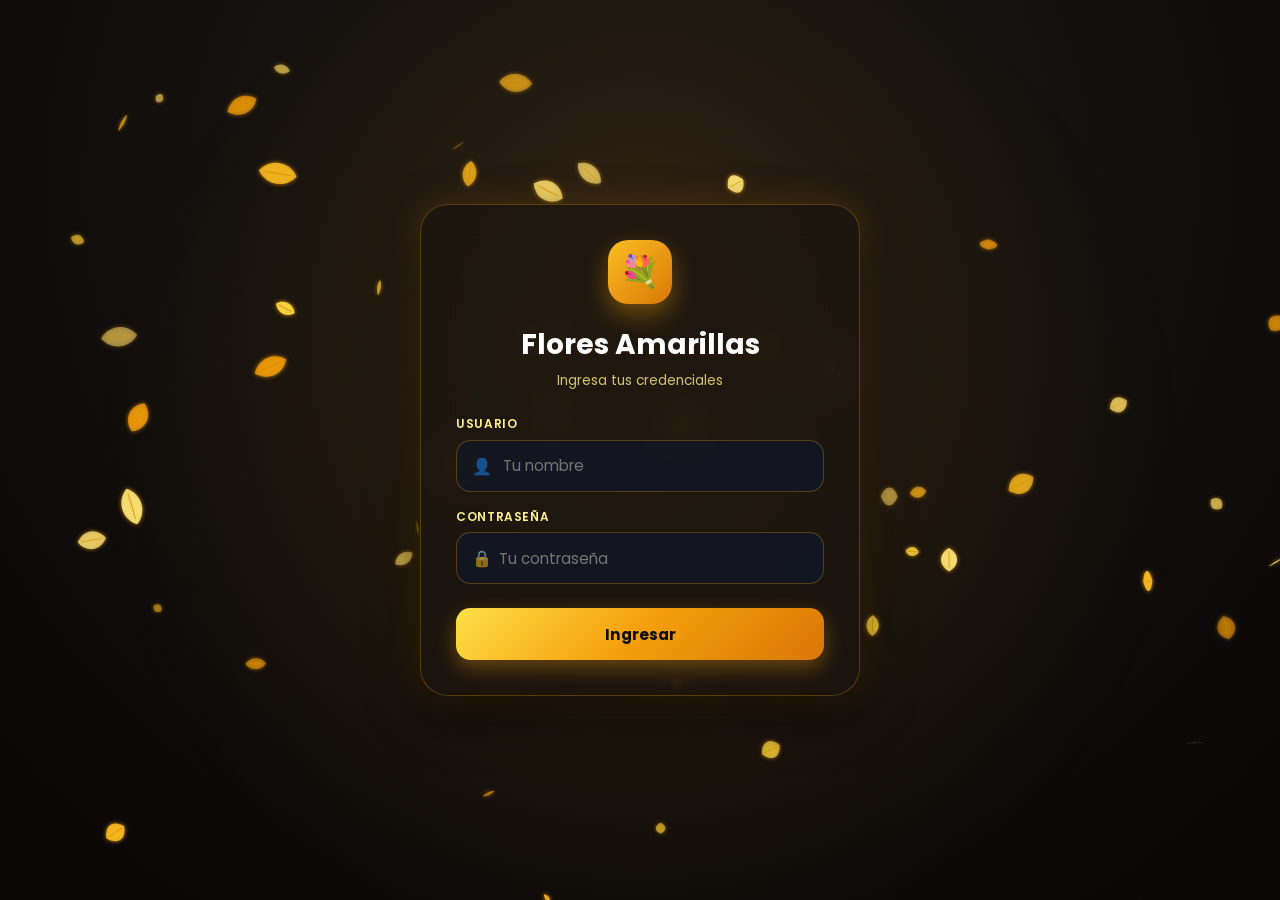
==== commit e8443af2: "refactor: simplify branding and add GH Pages deployment - Simplify app title and UI labels - Configu" ====
--- a/public/standalone.html
+++ b/public/standalone.html
@@ -1346,7 +1346,7 @@
         // Configuración de textos del usuario
         document.getElementById('user-avatar-display').textContent = user.avatar;
         document.getElementById('user-name-header').textContent = user.displayName;
-        document.getElementById('badge-title').textContent = user.badge;
+        document.getElementById('badge-title').textContent = 'Carta de Carlos';
         document.getElementById('user-display-name').textContent = user.displayName;
         document.getElementById('user-message-text').textContent = user.customMessage;
 
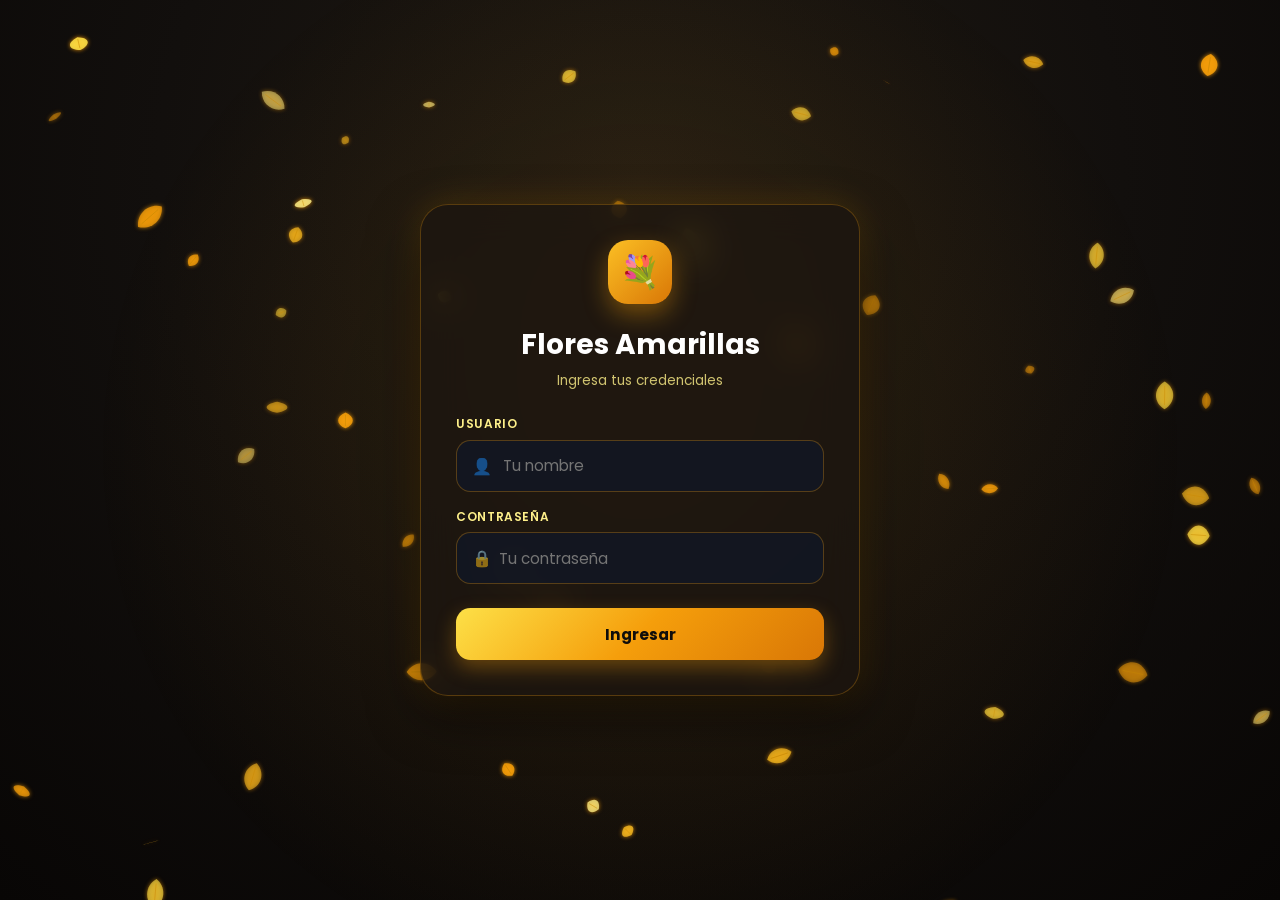
==== commit 94193bc1: "feat: add custom player and layout for specific users - Integrate custom music player for personaliz" ====
--- a/public/standalone.html
+++ b/public/standalone.html
@@ -617,6 +617,8 @@
       background: rgba(15, 23, 42, 0.45);
       border-radius: 1rem;
       border: 1px solid rgba(245, 158, 11, 0.2);
+      white-space: pre-line;
+      text-align: left;
     }
 
     @media (min-width: 640px) {
@@ -987,6 +989,23 @@
           <span style="font-size: 1.5rem; color: #fbbf24; font-family: serif; vertical-align: bottom;">”</span>
         </div>
 
+        <!-- Reproductor especial para Keisy: Youth (Lee Know) -->
+        <div id="keisy-player" style="display: none; margin: 1rem 0; padding: 0.85rem; border-radius: 1rem; background: rgba(245, 158, 11, 0.12); border: 1px solid rgba(245, 158, 11, 0.35); text-align: left;">
+          <div style="display: flex; align-items: center; justify-content: space-between; margin-bottom: 0.5rem;">
+            <div style="display: flex; align-items: center; gap: 0.5rem;">
+              <span style="font-size: 1.25rem;">🎵</span>
+              <div>
+                <div style="font-size: 0.85rem; font-weight: 700; color: #fde047;">Youth (청춘) · Lee Know (Stray Kids)</div>
+                <div style="font-size: 0.7rem; color: rgba(253, 224, 71, 0.8);">Canción especial elegida para ti</div>
+              </div>
+            </div>
+            <a href="https://www.youtube.com/watch?v=NI2NBjZGYfM" target="_blank" rel="noopener noreferrer" style="font-size: 0.72rem; color: #fbbf24; text-decoration: underline;">YouTube ↗</a>
+          </div>
+          <div style="border-radius: 0.75rem; overflow: hidden; position: relative; padding-bottom: 56.25%; height: 0; background: #000;">
+            <iframe id="keisy-iframe" style="position: absolute; top: 0; left: 0; width: 100%; height: 100%; border: none;" src="" title="Lee Know - Youth" allow="accelerometer; autoplay; clipboard-write; encrypted-media; gyroscope; picture-in-picture" allowfullscreen></iframe>
+          </div>
+        </div>
+
         <div class="dedication-footer-note">
           — Dedicado con todo mi aprecio y los mejores deseos
         </div>
@@ -1010,8 +1029,8 @@
         username: 'leslie',
         password: 'Lasflores123',
         displayName: 'Leslie',
-        badge: '💐 Para Leslie con Todo mi Afecto',
-        customMessage: 'Leslie, entregarte este ramo de flores amarillas es recordarte la luz tan bella, cálida y genuina que irradias cada día. Que tu camino siempre esté colmado de felicidad, serenidad en el alma y que cada uno de tus anhelos florezca con la fuerza y el brillo más hermoso. Eres una persona sumamente especial.',
+        badge: '💐 Carta de Carlos',
+        customMessage: 'Quería darte esta florecita porque te quiero muchísimo y porque quería aprovechar el día para recordarte lo importante que es para mí tu amistad.\n\nSinceramente, haberte conocido ha sido de las mejores cosas que me han pasado. Me alegra mucho haber coincidido contigo y poder compartir momentos, conversaciones, risas y todas esas bobadas que terminan haciendo que una amistad sea especial.\n\nGracias por ser una buena amiga y por todos los momentos que hemos compartido. Espero que hoy tengas un día muy bonito, que sonrías mucho y que recibas todo el cariño que mereces.\n\nY bueno, aquí está tu flor amarilla. No te acostumbres tampoco, que después creen que soy detallista y me toca mantener la reputación JAJAJA.\n\nTe quiero muchísimo, Leslie. Espero que tengas un día increíble.',
         avatar: '💐',
         animMode: 'rain',
         floatStyle: 'sway'
@@ -1020,8 +1039,8 @@
         username: 'ashlie',
         password: 'Lasflores123',
         displayName: 'Ashlie',
-        badge: '✨ Para Ashlie con Admiración y Cariño',
-        customMessage: 'Ashlie, este ramo de flores doradas representa la alegría contagiosa y la dulzura infinita que regalas a quienes te rodean. Que la vida te devuelva multiplicada toda esa magia, llenando tus días de bendiciones, sonrisas radiantes y momentos inolvidables. Te aprecio con todo el corazón.',
+        badge: '✨ Carta de Carlos',
+        customMessage: 'Aunque no llevamos demasiado tiempo de conocernos, siento que conectamos bastante rápido y eso me parece muy chévere. Hay personas con las que cuesta un montón agarrar confianza y otras con las que simplemente todo fluye, y contigo siento que pasó eso.\n\nTodavía nos estamos conociendo y obviamente me faltan muchas cosas por descubrir de ti —tampoco voy a decir que ya sé toda tu historia porque ni que fuera investigador privado JAJAJA—, pero por lo que he conocido hasta ahora, me pareces una persona muy cool y alguien con quien vale la pena seguir compartiendo.\n\nTambién quiero que sepas que si algún día necesitas hablar, desahogarte o simplemente que alguien te escuche, puedes contar conmigo. Todos merecemos sentir que alguien nos escucha y nos comprende, y espero poder ser esa persona para ti cuando lo necesites.\n\nMe alegra mucho haberte conocido y espero que sigamos construyendo una bonita amistad.',
         avatar: '✨',
         animMode: 'flowers',
         floatStyle: 'float'
@@ -1030,8 +1049,8 @@
         username: 'ange',
         password: 'Lasflores123',
         displayName: 'Ange',
-        badge: '🌻 Para Ange con Cariño',
-        customMessage: 'Ange, entregarte estas flores amarillas es recordarte lo inmensamente especial que eres. Que nunca te falte la alegría, que cada día se ilumine con la calidez del sol y que tus sueños florezcan con fuerza infinita.',
+        badge: '🌻 Carta de Carlos',
+        customMessage: 'Quería darte esta florecita porque, siendo sincero, te has ganado un lugar muy especial en mi vida desde que te conocí. Desde ese momento siento que muchas cosas se volvieron un poquito mejores, y no sé en qué momento terminaste ganándote tanto de mi cariño JAJAJA.\n\nTe quiero muchísimo y de verdad eres una persona demasiado especial para mí. Me gusta poder compartir contigo, hablar, reírnos de cualquier bobada y simplemente saber que estás ahí. Puede que no siempre sea el mejor demostrando lo que siento —mi talento para expresar sentimientos claramente está en desarrollo JAJAJA—, pero quiero que sepas que te aprecio muchísimo.\n\nGracias por llegar a mi vida y por ser tú. Espero que tengas un día muy bonito y que esta florecita te recuerde aunque sea un poquito lo mucho que te quiero.',
         avatar: '🌻',
         animMode: 'rain',
         floatStyle: 'sway'
@@ -1040,8 +1059,8 @@
         username: 'keisy',
         password: 'Lasflores123',
         displayName: 'Keisy',
-        badge: '🌼 Para Keisy con Gratitud',
-        customMessage: 'Keisy, te entrego este jardín de flores amarillas con todo mi cariño sincero. Gracias por tu autenticidad, tu sonrisa y la luz tan bella que siempre transmites. Que tu vida esté llena de dicha permanente.',
+        badge: '🌼 Carta de Carlos',
+        customMessage: 'Obviamente tú también tenías que recibir tu florecita, porque aunque a veces nos molestemos, discutamos por cualquier bobada o simplemente nos hagamos la vida imposible JAJAJA, te quiero muchísimo y eres una persona demasiado importante para mí.\n\nMás que mi hermana, muchas veces te siento como mi hermanita, y por eso siempre voy a querer verte bien, apoyarte y estar ahí cuando lo necesites. Hemos compartido muchísimos momentos y, aunque seguramente nunca te lo digo lo suficiente, valoro muchísimo tenerte en mi vida.\n\nGracias por estar ahí, por aguantarme, por las risas, por las conversaciones y hasta por esas pequeñas peleas que después terminan dando risa. Porque claramente una relación de hermanos sin molestarse no sería una relación de hermanos.\n\nPuede que no sea la persona más expresiva del mundo —creo que eso viene bloqueado de fábrica JAJAJA—, pero de verdad te quiero muchísimo y siempre voy a estar para ti.\n\nEspero que tengas un día muy bonito\n\nY recuerda: puedes crecer todo lo que quieras, pero de ahí no creces más JAJAJAJA',
         avatar: '🌼',
         animMode: 'flowers',
         floatStyle: 'float'
@@ -1050,8 +1069,8 @@
         username: 'nata',
         password: 'Lasflores123',
         displayName: 'Nata',
-        badge: '🌻 Para Nata con Cariño y Alegría',
-        customMessage: 'Para Nata, este ramo de flores amarillas llega como un abrazo cálido y sincero. Que tu vida se colme de momentos dorados, sonrisas que iluminen el alma y una dicha inmensa en cada nuevo amanecer. Eres una persona verdaderamente única y especial.',
+        badge: '🌻 Carta de Carlos',
+        customMessage: 'Aunque en realidad no llevamos tantísimo tiempo de conocernos, siento que en poco tiempo te has vuelto alguien bastante especial para mí. Es curioso cómo hay personas con las que uno no necesita años para empezar a tenerles cariño, y tú terminaste siendo una de esas personas.\n\nSé que tampoco hablamos todo el tiempo ni somos de estar hablando 24/7 —porque aparentemente tenemos vidas y cosas que hacer JAJAJA—, pero aun así te has ganado un lugar importante para mí. De cierta forma eres alguien que valoro y cuya presencia me alegra.\n\nQuería darte esta florecita simplemente para recordarte que te quiero mucho y que, aunque quizás no siempre lo demuestre o hablemos demasiado, eres importante para mí. Espero que tengas un día muy bonito y que sigamos conociéndonos y compartiendo más momentos.',
         avatar: '🌻',
         animMode: 'rain',
         floatStyle: 'float'
@@ -1060,8 +1079,8 @@
         username: 'naty',
         password: 'Lasflores123',
         displayName: 'Naty',
-        badge: '🌸 Para Naty con Admiración y Cariño',
-        customMessage: 'Naty, estas flores amarillas van para ti con todo mi cariño y admiración. Tu ternura, dulzura y buena vibra llenan cualquier lugar de calma y alegría sincera. Que la vida te regale infinitas razones para sonreír y que cada día florezcan en ti nuevas bendiciones y momentos mágicos.',
+        badge: '🌸 Carta de Carlos',
+        customMessage: 'Quería darte esta florecita para agradecerte por siempre estar ahí y por ser una persona con la que sé que puedo contar. Te quiero muchísimo y, aunque seas mi prima, para mí siempre has sido como una hermanita.\n\nHemos pasado por un montón de momentos juntos, hemos hablado, nos hemos reído y seguramente también hemos tenido nuestras pequeñas peleas por las bobadas más absurdas JAJAJA, porque obviamente ser familia también incluye molestarse mutuamente.\n\nGracias por estar presente y por todo el cariño que siempre me has dado. Puede que no te lo diga todos los días, pero de verdad valoro muchísimo tenerte en mi vida y espero que siempre podamos seguir contando el uno con el otro.',
         avatar: '🌸',
         animMode: 'flowers',
         floatStyle: 'sway'
@@ -1070,7 +1089,7 @@
         username: 'ronald',
         password: 'Lasflores123',
         displayName: 'Ronald',
-        badge: '🌟 Para Ronald con Éxito y Lealtad',
+        badge: '🌟 Carta de Carlos',
         customMessage: 'Ronald, las flores amarillas son símbolo de lealtad, éxito y energía positiva. Gracias por tu amistad firme y tu apoyo constante. Que la prosperidad y grandes victorias acompañen cada paso que des.',
         avatar: '🌟',
         animMode: 'flowers',
@@ -1350,6 +1369,17 @@
         document.getElementById('user-display-name').textContent = user.displayName;
         document.getElementById('user-message-text').textContent = user.customMessage;
 
+        // Reproductor de música para Keisy (Youth - Lee Know)
+        const keisyPlayer = document.getElementById('keisy-player');
+        const keisyIframe = document.getElementById('keisy-iframe');
+        if (user.username.toLowerCase() === 'keisy') {
+          keisyPlayer.style.display = 'block';
+          keisyIframe.src = 'https://www.youtube-nocookie.com/embed/NI2NBjZGYfM?autoplay=1&playsinline=1';
+        } else {
+          keisyPlayer.style.display = 'none';
+          keisyIframe.src = '';
+        }
+
         // Modo de animación según usuario (mantenido en toda la experiencia)
         setAnimMode(user.animMode);
 
@@ -1391,6 +1421,10 @@
 
     function logout() {
       if (dedicationTimeout) clearTimeout(dedicationTimeout);
+      const keisyPlayer = document.getElementById('keisy-player');
+      const keisyIframe = document.getElementById('keisy-iframe');
+      if (keisyPlayer) keisyPlayer.style.display = 'none';
+      if (keisyIframe) keisyIframe.src = '';
       mainScreen.style.display = 'none';
       document.getElementById('bouquet-stage').style.display = 'flex';
       dedicationCard.style.display = 'none';
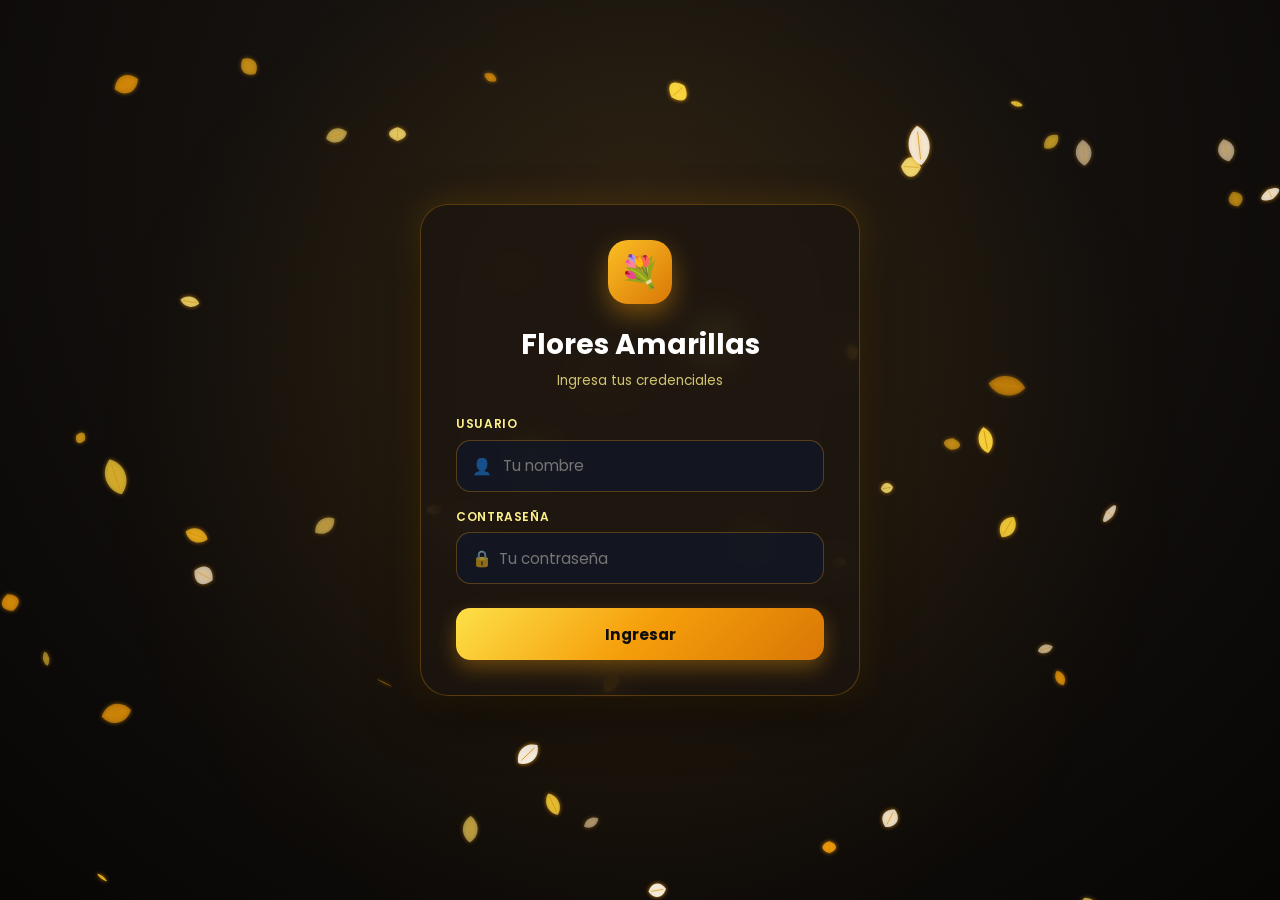
==== commit eddc860e: "feat: add golden butterflies animation Introduce the `GoldenButterfliesCanvas` component and integra" ====
--- a/public/standalone.html
+++ b/public/standalone.html
@@ -1032,7 +1032,7 @@
         badge: '💐 Carta de Carlos',
         customMessage: 'Quería darte esta florecita porque te quiero muchísimo y porque quería aprovechar el día para recordarte lo importante que es para mí tu amistad.\n\nSinceramente, haberte conocido ha sido de las mejores cosas que me han pasado. Me alegra mucho haber coincidido contigo y poder compartir momentos, conversaciones, risas y todas esas bobadas que terminan haciendo que una amistad sea especial.\n\nGracias por ser una buena amiga y por todos los momentos que hemos compartido. Espero que hoy tengas un día muy bonito, que sonrías mucho y que recibas todo el cariño que mereces.\n\nY bueno, aquí está tu flor amarilla. No te acostumbres tampoco, que después creen que soy detallista y me toca mantener la reputación JAJAJA.\n\nTe quiero muchísimo, Leslie. Espero que tengas un día increíble.',
         avatar: '💐',
-        animMode: 'rain',
+        animMode: 'rain_butterflies',
         floatStyle: 'sway'
       },
       {
@@ -1049,10 +1049,10 @@
         username: 'ange',
         password: 'Lasflores123',
         displayName: 'Ange',
-        badge: '🌻 Carta de Carlos',
+        badge: '🦋 Carta de Carlos',
         customMessage: 'Quería darte esta florecita porque, siendo sincero, te has ganado un lugar muy especial en mi vida desde que te conocí. Desde ese momento siento que muchas cosas se volvieron un poquito mejores, y no sé en qué momento terminaste ganándote tanto de mi cariño JAJAJA.\n\nTe quiero muchísimo y de verdad eres una persona demasiado especial para mí. Me gusta poder compartir contigo, hablar, reírnos de cualquier bobada y simplemente saber que estás ahí. Puede que no siempre sea el mejor demostrando lo que siento —mi talento para expresar sentimientos claramente está en desarrollo JAJAJA—, pero quiero que sepas que te aprecio muchísimo.\n\nGracias por llegar a mi vida y por ser tú. Espero que tengas un día muy bonito y que esta florecita te recuerde aunque sea un poquito lo mucho que te quiero.',
-        avatar: '🌻',
-        animMode: 'rain',
+        avatar: '🦋',
+        animMode: 'butterflies',
         floatStyle: 'sway'
       },
       {
@@ -1062,7 +1062,7 @@
         badge: '🌼 Carta de Carlos',
         customMessage: 'Obviamente tú también tenías que recibir tu florecita, porque aunque a veces nos molestemos, discutamos por cualquier bobada o simplemente nos hagamos la vida imposible JAJAJA, te quiero muchísimo y eres una persona demasiado importante para mí.\n\nMás que mi hermana, muchas veces te siento como mi hermanita, y por eso siempre voy a querer verte bien, apoyarte y estar ahí cuando lo necesites. Hemos compartido muchísimos momentos y, aunque seguramente nunca te lo digo lo suficiente, valoro muchísimo tenerte en mi vida.\n\nGracias por estar ahí, por aguantarme, por las risas, por las conversaciones y hasta por esas pequeñas peleas que después terminan dando risa. Porque claramente una relación de hermanos sin molestarse no sería una relación de hermanos.\n\nPuede que no sea la persona más expresiva del mundo —creo que eso viene bloqueado de fábrica JAJAJA—, pero de verdad te quiero muchísimo y siempre voy a estar para ti.\n\nEspero que tengas un día muy bonito\n\nY recuerda: puedes crecer todo lo que quieras, pero de ahí no creces más JAJAJAJA',
         avatar: '🌼',
-        animMode: 'flowers',
+        animMode: 'flowers_butterflies',
         floatStyle: 'float'
       },
       {
@@ -1179,19 +1179,35 @@
     resizeCanvas();
 
     function createParticle() {
+      let type = 'petal';
+      if (currentAnimMode === 'flowers') {
+        type = Math.random() < 0.6 ? 'flower' : 'petal';
+      } else if (currentAnimMode === 'flowers_butterflies') {
+        type = Math.random() < 0.25 ? 'butterfly' : Math.random() < 0.45 ? 'firefly' : Math.random() < 0.8 ? 'flower' : 'petal';
+      } else if (currentAnimMode === 'rain_butterflies') {
+        type = Math.random() < 0.25 ? 'butterfly' : Math.random() < 0.45 ? 'firefly' : 'petal';
+      } else if (currentAnimMode === 'butterflies') {
+        type = Math.random() < 0.35 ? 'butterfly' : Math.random() < 0.65 ? 'firefly' : 'petal';
+      } else {
+        type = 'petal';
+      }
+
+      const isButterfly = type === 'butterfly';
+      const isFirefly = type === 'firefly';
+
       return {
         x: Math.random() * width,
-        y: -30 - Math.random() * 50,
-        size: currentAnimMode === 'rain' ? 8 + Math.random() * 12 : 14 + Math.random() * 16,
-        speedY: 0.8 + Math.random() * 1.6,
+        y: isButterfly ? height + 20 : isFirefly ? Math.random() * height : -30 - Math.random() * 50,
+        size: isButterfly ? 14 + Math.random() * 8 : isFirefly ? 2 + Math.random() * 2.5 : (currentAnimMode === 'rain' ? 8 + Math.random() * 12 : 14 + Math.random() * 16),
+        speedY: isButterfly ? -0.8 - Math.random() * 1.3 : isFirefly ? -0.2 - Math.random() * 0.4 : 0.8 + Math.random() * 1.6,
         speedX: -0.6 + Math.random() * 1.2,
         rotation: Math.random() * 360,
-        rotationSpeed: -1.2 + Math.random() * 2.4,
+        rotationSpeed: isButterfly ? -0.8 + Math.random() * 1.6 : -1.2 + Math.random() * 2.4,
         flip: Math.random() * Math.PI,
-        flipSpeed: 0.02 + Math.random() * 0.04,
-        opacity: 0.4 + Math.random() * 0.5,
-        color: ['#fef08a', '#fde047', '#f59e0b', '#fbbf24'][Math.floor(Math.random() * 4)],
-        type: currentAnimMode === 'rain' ? 'petal' : 'flower'
+        flipSpeed: isButterfly ? 0.15 + Math.random() * 0.1 : 0.02 + Math.random() * 0.04,
+        opacity: isButterfly ? 0.8 + Math.random() * 0.2 : 0.4 + Math.random() * 0.5,
+        color: ['#ffffff', '#fef08a', '#fde047', '#f59e0b', '#fbbf24'][Math.floor(Math.random() * 5)],
+        type
       };
     }
 
@@ -1205,6 +1221,67 @@
       }
     }
     initParticles();
+
+    function drawButterfly(p) {
+      ctx.save();
+      ctx.translate(p.x, p.y);
+      ctx.rotate((p.rotation * Math.PI) / 180);
+      const flap = Math.cos(p.flip);
+      ctx.globalAlpha = p.opacity;
+      ctx.shadowColor = '#facc15';
+      ctx.shadowBlur = 10;
+
+      // Alas izquierda y derecha con aleteo suave
+      [-1, 1].forEach(dir => {
+        ctx.save();
+        ctx.scale(dir * flap, 1);
+        ctx.fillStyle = p.color;
+        // Ala superior
+        ctx.beginPath();
+        ctx.moveTo(1, -2);
+        ctx.bezierCurveTo(p.size * 0.6, -p.size * 1.1, p.size * 1.4, -p.size * 0.5, p.size * 1.2, 0);
+        ctx.bezierCurveTo(p.size * 0.9, p.size * 0.5, p.size * 0.4, p.size * 0.2, 1, 2);
+        ctx.fill();
+
+        // Ala inferior
+        ctx.beginPath();
+        ctx.moveTo(1, 2);
+        ctx.bezierCurveTo(p.size * 0.8, p.size * 0.3, p.size * 0.8, p.size * 0.8, p.size * 0.3, p.size * 1.1);
+        ctx.bezierCurveTo(p.size * 0.1, p.size * 1.1, 0, p.size * 0.6, 1, 4);
+        ctx.fill();
+        ctx.restore();
+      });
+
+      // Cuerpo
+      ctx.fillStyle = '#451a03';
+      ctx.beginPath();
+      ctx.ellipse(0, 0, 1.8, p.size * 0.35, 0, 0, Math.PI * 2);
+      ctx.fill();
+
+      // Antenas
+      ctx.strokeStyle = '#fef08a';
+      ctx.lineWidth = 0.8;
+      ctx.beginPath();
+      ctx.moveTo(-1, -p.size * 0.35);
+      ctx.lineTo(-p.size * 0.3, -p.size * 0.65);
+      ctx.moveTo(1, -p.size * 0.35);
+      ctx.lineTo(p.size * 0.3, -p.size * 0.65);
+      ctx.stroke();
+
+      ctx.restore();
+    }
+
+    function drawFirefly(p) {
+      ctx.save();
+      ctx.globalAlpha = Math.max(0.15, Math.sin(p.flip) * 0.8 + 0.2);
+      ctx.shadowColor = '#fde047';
+      ctx.shadowBlur = 12;
+      ctx.fillStyle = p.color;
+      ctx.beginPath();
+      ctx.arc(p.x, p.y, p.size, 0, Math.PI * 2);
+      ctx.fill();
+      ctx.restore();
+    }
 
     function drawPetal(p) {
       ctx.save();
@@ -1306,14 +1383,29 @@
           }
         }
 
-        if (p.type === 'petal') {
+        if (p.type === 'butterfly') {
+          drawButterfly(p);
+        } else if (p.type === 'firefly') {
+          drawFirefly(p);
+        } else if (p.type === 'petal') {
           drawPetal(p);
         } else {
           drawFullFlower(p);
         }
 
-        if (p.y > height + 40 || p.x < -40 || p.x > width + 40) {
-          particles[i] = createParticle();
+        if (p.type === 'butterfly') {
+          if (p.y < -40 || p.x < -40 || p.x > width + 40) {
+            particles[i] = createParticle();
+          }
+        } else if (p.type === 'firefly') {
+          if (p.y < -30) {
+            p.y = height + 20;
+            p.x = Math.random() * width;
+          }
+        } else {
+          if (p.y > height + 40 || p.x < -40 || p.x > width + 40) {
+            particles[i] = createParticle();
+          }
         }
       }
 
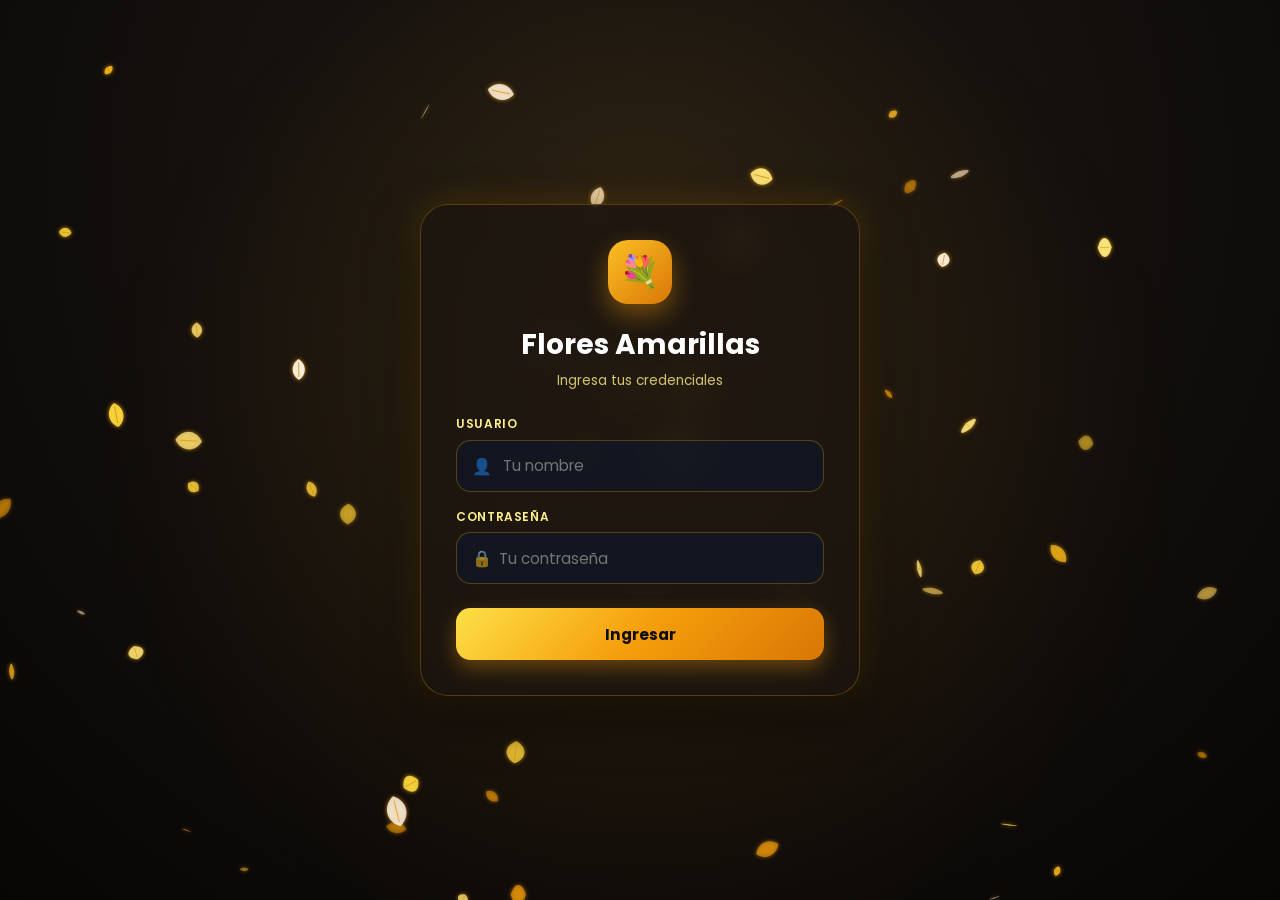
==== commit 221cfce0: "feat: add celestial flowers animation for Ashlie Introduce the 'celestial_flowers' animation mode fe" ====
--- a/public/standalone.html
+++ b/public/standalone.html
@@ -1042,7 +1042,7 @@
         badge: '✨ Carta de Carlos',
         customMessage: 'Aunque no llevamos demasiado tiempo de conocernos, siento que conectamos bastante rápido y eso me parece muy chévere. Hay personas con las que cuesta un montón agarrar confianza y otras con las que simplemente todo fluye, y contigo siento que pasó eso.\n\nTodavía nos estamos conociendo y obviamente me faltan muchas cosas por descubrir de ti —tampoco voy a decir que ya sé toda tu historia porque ni que fuera investigador privado JAJAJA—, pero por lo que he conocido hasta ahora, me pareces una persona muy cool y alguien con quien vale la pena seguir compartiendo.\n\nTambién quiero que sepas que si algún día necesitas hablar, desahogarte o simplemente que alguien te escuche, puedes contar conmigo. Todos merecemos sentir que alguien nos escucha y nos comprende, y espero poder ser esa persona para ti cuando lo necesites.\n\nMe alegra mucho haberte conocido y espero que sigamos construyendo una bonita amistad.',
         avatar: '✨',
-        animMode: 'flowers',
+        animMode: 'celestial_flowers',
         floatStyle: 'float'
       },
       {
@@ -1188,25 +1188,30 @@
         type = Math.random() < 0.25 ? 'butterfly' : Math.random() < 0.45 ? 'firefly' : 'petal';
       } else if (currentAnimMode === 'butterflies') {
         type = Math.random() < 0.35 ? 'butterfly' : Math.random() < 0.65 ? 'firefly' : 'petal';
+      } else if (currentAnimMode === 'celestial_flowers') {
+        type = Math.random() < 0.45 ? 'flower' : Math.random() < 0.75 ? 'petal' : 'star';
       } else {
         type = 'petal';
       }
 
       const isButterfly = type === 'butterfly';
       const isFirefly = type === 'firefly';
+      const isStar = type === 'star';
 
       return {
         x: Math.random() * width,
         y: isButterfly ? height + 20 : isFirefly ? Math.random() * height : -30 - Math.random() * 50,
-        size: isButterfly ? 14 + Math.random() * 8 : isFirefly ? 2 + Math.random() * 2.5 : (currentAnimMode === 'rain' ? 8 + Math.random() * 12 : 14 + Math.random() * 16),
-        speedY: isButterfly ? -0.8 - Math.random() * 1.3 : isFirefly ? -0.2 - Math.random() * 0.4 : 0.8 + Math.random() * 1.6,
+        size: isButterfly ? 14 + Math.random() * 8 : isFirefly ? 2 + Math.random() * 2.5 : isStar ? 5 + Math.random() * 7 : (currentAnimMode === 'rain' ? 8 + Math.random() * 12 : 14 + Math.random() * 16),
+        speedY: isButterfly ? -0.8 - Math.random() * 1.3 : isFirefly ? -0.2 - Math.random() * 0.4 : isStar ? 0.4 + Math.random() * 0.8 : 0.8 + Math.random() * 1.6,
         speedX: -0.6 + Math.random() * 1.2,
         rotation: Math.random() * 360,
         rotationSpeed: isButterfly ? -0.8 + Math.random() * 1.6 : -1.2 + Math.random() * 2.4,
         flip: Math.random() * Math.PI,
         flipSpeed: isButterfly ? 0.15 + Math.random() * 0.1 : 0.02 + Math.random() * 0.04,
-        opacity: isButterfly ? 0.8 + Math.random() * 0.2 : 0.4 + Math.random() * 0.5,
-        color: ['#ffffff', '#fef08a', '#fde047', '#f59e0b', '#fbbf24'][Math.floor(Math.random() * 5)],
+        opacity: isButterfly ? 0.8 + Math.random() * 0.2 : isStar ? 0.7 + Math.random() * 0.3 : 0.4 + Math.random() * 0.5,
+        color: isStar
+          ? ['#ffffff', '#fef08a', '#7dd3fc', '#38bdf8', '#fde047'][Math.floor(Math.random() * 5)]
+          : ['#ffffff', '#fef08a', '#fde047', '#f59e0b', '#fbbf24'][Math.floor(Math.random() * 5)],
         type
       };
     }
@@ -1283,6 +1288,32 @@
       ctx.restore();
     }
 
+    function drawStar(p) {
+      ctx.save();
+      ctx.translate(p.x, p.y);
+      ctx.rotate((p.rotation * Math.PI) / 180);
+      const twinkle = Math.sin(p.flip);
+      ctx.globalAlpha = Math.max(0.2, p.opacity * (0.6 + twinkle * 0.4));
+      ctx.fillStyle = p.color;
+      ctx.shadowColor = '#38bdf8';
+      ctx.shadowBlur = 10;
+
+      ctx.beginPath();
+      const rOuter = p.size;
+      const rInner = p.size * 0.25;
+      for (let i = 0; i < 8; i++) {
+        const rad = (i * Math.PI) / 4;
+        const r = i % 2 === 0 ? rOuter : rInner;
+        const px = Math.cos(rad) * r;
+        const py = Math.sin(rad) * r;
+        if (i === 0) ctx.moveTo(px, py);
+        else ctx.lineTo(px, py);
+      }
+      ctx.closePath();
+      ctx.fill();
+      ctx.restore();
+    }
+
     function drawPetal(p) {
       ctx.save();
       ctx.translate(p.x, p.y);
@@ -1360,8 +1391,57 @@
       }
     });
 
+    let shootingStars = [];
+    let shootingStarTimer = 0;
+
     function renderLoop() {
       ctx.clearRect(0, 0, width, height);
+
+      // Estrellas fugaces para modo celestial (Ashlie)
+      if (currentAnimMode === 'celestial_flowers') {
+        shootingStarTimer++;
+        if (shootingStarTimer > 150) {
+          shootingStarTimer = 0;
+          shootingStars.push({
+            x: Math.random() * width * 0.75,
+            y: Math.random() * height * 0.35,
+            speed: 13 + Math.random() * 6,
+            angle: Math.PI / 4 + (Math.random() * 0.2 - 0.1),
+            alpha: 1.0,
+            len: 85 + Math.random() * 85,
+            color: Math.random() < 0.35 ? '#38bdf8' : '#fef08a'
+          });
+        }
+
+        for (let sIdx = shootingStars.length - 1; sIdx >= 0; sIdx--) {
+          const star = shootingStars[sIdx];
+          star.x += Math.cos(star.angle) * star.speed;
+          star.y += Math.sin(star.angle) * star.speed;
+          star.alpha -= 0.016;
+
+          if (star.alpha <= 0 || star.x > width + 50 || star.y > height + 50) {
+            shootingStars.splice(sIdx, 1);
+            continue;
+          }
+
+          ctx.save();
+          ctx.strokeStyle = star.color;
+          ctx.shadowColor = star.color;
+          ctx.shadowBlur = 8;
+          ctx.lineWidth = 1.8;
+          ctx.globalAlpha = Math.max(0, star.alpha);
+          ctx.beginPath();
+          ctx.moveTo(star.x, star.y);
+          ctx.lineTo(star.x - Math.cos(star.angle) * star.len, star.y - Math.sin(star.angle) * star.len);
+          ctx.stroke();
+
+          ctx.fillStyle = '#ffffff';
+          ctx.beginPath();
+          ctx.arc(star.x, star.y, 2.2, 0, Math.PI * 2);
+          ctx.fill();
+          ctx.restore();
+        }
+      }
 
       for (let i = 0; i < particles.length; i++) {
         const p = particles[i];
@@ -1387,6 +1467,8 @@
           drawButterfly(p);
         } else if (p.type === 'firefly') {
           drawFirefly(p);
+        } else if (p.type === 'star') {
+          drawStar(p);
         } else if (p.type === 'petal') {
           drawPetal(p);
         } else {
@@ -1401,6 +1483,10 @@
           if (p.y < -30) {
             p.y = height + 20;
             p.x = Math.random() * width;
+          }
+        } else if (p.type === 'star') {
+          if (p.y > height + 30 || p.x < -30 || p.x > width + 30) {
+            particles[i] = createParticle();
           }
         } else {
           if (p.y > height + 40 || p.x < -40 || p.x > width + 40) {
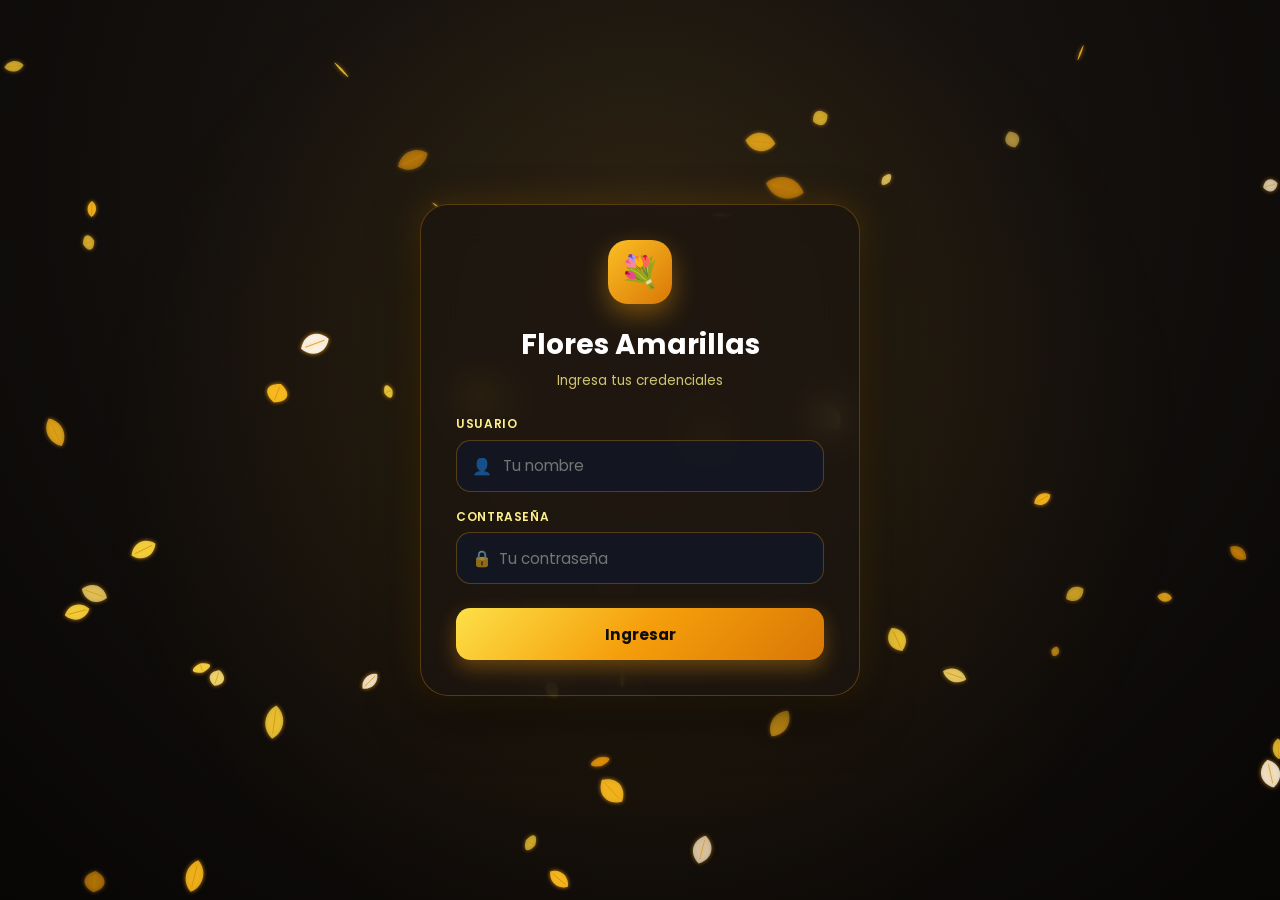
==== commit eacde5fd: "feat: update user animations and hero decorations Add ShootingStarsRain animation for specific users" ====
--- a/public/standalone.html
+++ b/public/standalone.html
@@ -1072,7 +1072,7 @@
         badge: '🌻 Carta de Carlos',
         customMessage: 'Aunque en realidad no llevamos tantísimo tiempo de conocernos, siento que en poco tiempo te has vuelto alguien bastante especial para mí. Es curioso cómo hay personas con las que uno no necesita años para empezar a tenerles cariño, y tú terminaste siendo una de esas personas.\n\nSé que tampoco hablamos todo el tiempo ni somos de estar hablando 24/7 —porque aparentemente tenemos vidas y cosas que hacer JAJAJA—, pero aun así te has ganado un lugar importante para mí. De cierta forma eres alguien que valoro y cuya presencia me alegra.\n\nQuería darte esta florecita simplemente para recordarte que te quiero mucho y que, aunque quizás no siempre lo demuestre o hablemos demasiado, eres importante para mí. Espero que tengas un día muy bonito y que sigamos conociéndonos y compartiendo más momentos.',
         avatar: '🌻',
-        animMode: 'rain',
+        animMode: 'butterflies_stars_rain',
         floatStyle: 'float'
       },
       {
@@ -1082,7 +1082,7 @@
         badge: '🌸 Carta de Carlos',
         customMessage: 'Quería darte esta florecita para agradecerte por siempre estar ahí y por ser una persona con la que sé que puedo contar. Te quiero muchísimo y, aunque seas mi prima, para mí siempre has sido como una hermanita.\n\nHemos pasado por un montón de momentos juntos, hemos hablado, nos hemos reído y seguramente también hemos tenido nuestras pequeñas peleas por las bobadas más absurdas JAJAJA, porque obviamente ser familia también incluye molestarse mutuamente.\n\nGracias por estar presente y por todo el cariño que siempre me has dado. Puede que no te lo diga todos los días, pero de verdad valoro muchísimo tenerte en mi vida y espero que siempre podamos seguir contando el uno con el otro.',
         avatar: '🌸',
-        animMode: 'flowers',
+        animMode: 'butterflies_stars_flowers',
         floatStyle: 'sway'
       },
       {
@@ -1183,7 +1183,11 @@
       if (currentAnimMode === 'flowers') {
         type = Math.random() < 0.6 ? 'flower' : 'petal';
       } else if (currentAnimMode === 'flowers_butterflies') {
-        type = Math.random() < 0.25 ? 'butterfly' : Math.random() < 0.45 ? 'firefly' : Math.random() < 0.8 ? 'flower' : 'petal';
+        type = Math.random() < 0.22 ? 'butterfly' : Math.random() < 0.40 ? 'firefly' : Math.random() < 0.60 ? 'star' : Math.random() < 0.85 ? 'flower' : 'petal';
+      } else if (currentAnimMode === 'butterflies_stars_rain') {
+        type = Math.random() < 0.25 ? 'butterfly' : Math.random() < 0.45 ? 'firefly' : Math.random() < 0.70 ? 'star' : 'petal';
+      } else if (currentAnimMode === 'butterflies_stars_flowers') {
+        type = Math.random() < 0.22 ? 'butterfly' : Math.random() < 0.40 ? 'firefly' : Math.random() < 0.60 ? 'star' : Math.random() < 0.85 ? 'flower' : 'petal';
       } else if (currentAnimMode === 'rain_butterflies') {
         type = Math.random() < 0.25 ? 'butterfly' : Math.random() < 0.45 ? 'firefly' : 'petal';
       } else if (currentAnimMode === 'butterflies') {
@@ -1397,18 +1401,19 @@
     function renderLoop() {
       ctx.clearRect(0, 0, width, height);
 
-      // Estrellas fugaces para modo celestial (Ashlie)
-      if (currentAnimMode === 'celestial_flowers') {
+      // Lluvia de estrellas fugaces sin lag (Ashlie, Keisy, Nata, Naty)
+      const hasShootingStars = ['celestial_flowers', 'flowers_butterflies', 'butterflies_stars_rain', 'butterflies_stars_flowers'].includes(currentAnimMode);
+      if (hasShootingStars) {
         shootingStarTimer++;
-        if (shootingStarTimer > 150) {
+        if (shootingStarTimer > 55 && shootingStars.length < 10) {
           shootingStarTimer = 0;
           shootingStars.push({
-            x: Math.random() * width * 0.75,
+            x: Math.random() * width * 0.8,
             y: Math.random() * height * 0.35,
-            speed: 13 + Math.random() * 6,
-            angle: Math.PI / 4 + (Math.random() * 0.2 - 0.1),
+            speed: 12 + Math.random() * 6,
+            angle: Math.PI / 4 + (Math.random() * 0.15 - 0.075),
             alpha: 1.0,
-            len: 85 + Math.random() * 85,
+            len: 80 + Math.random() * 80,
             color: Math.random() < 0.35 ? '#38bdf8' : '#fef08a'
           });
         }
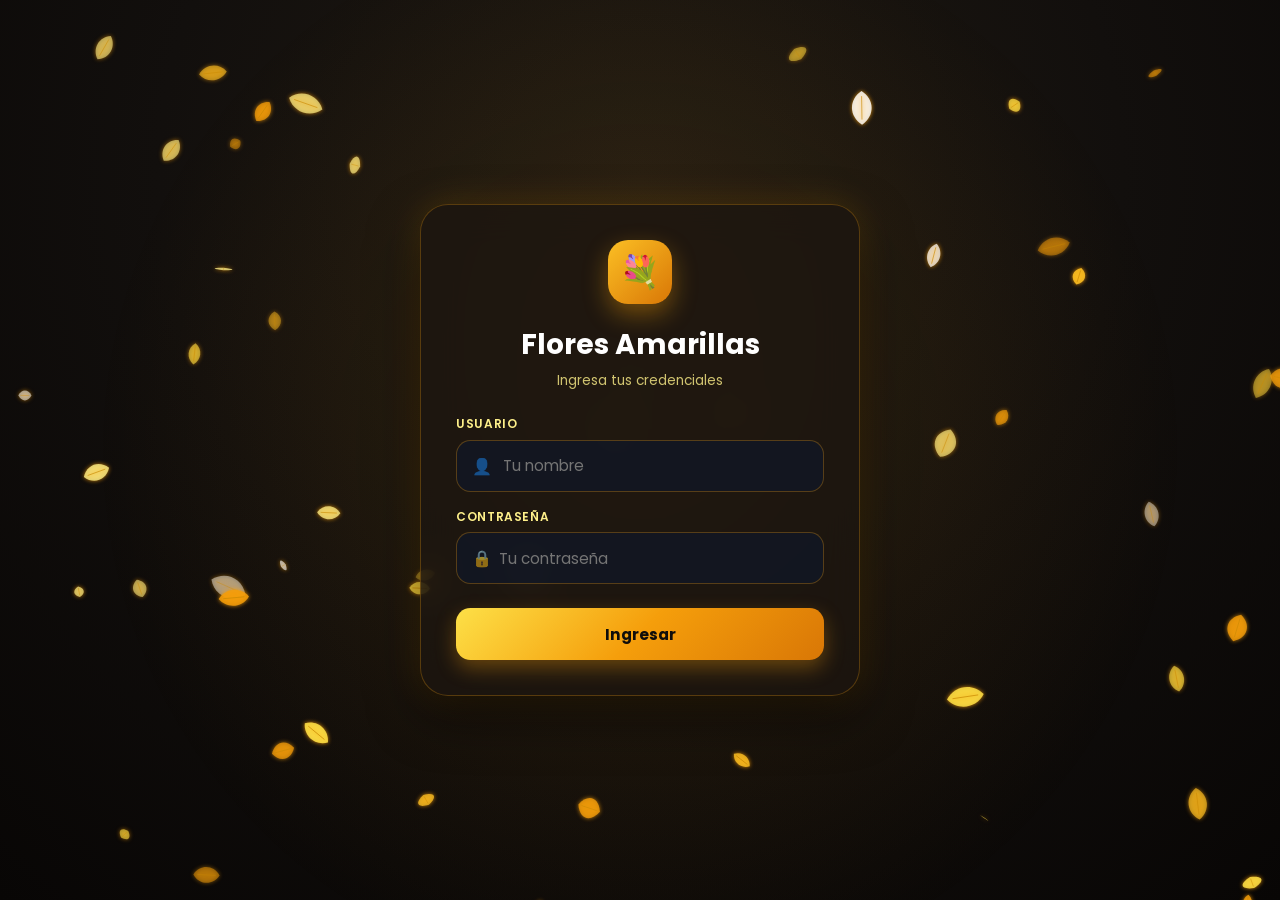
==== commit ec9d08bd: "feat(animations): add shooting stars effect for Leslie" ====
--- a/public/standalone.html
+++ b/public/standalone.html
@@ -1032,7 +1032,7 @@
         badge: '💐 Carta de Carlos',
         customMessage: 'Quería darte esta florecita porque te quiero muchísimo y porque quería aprovechar el día para recordarte lo importante que es para mí tu amistad.\n\nSinceramente, haberte conocido ha sido de las mejores cosas que me han pasado. Me alegra mucho haber coincidido contigo y poder compartir momentos, conversaciones, risas y todas esas bobadas que terminan haciendo que una amistad sea especial.\n\nGracias por ser una buena amiga y por todos los momentos que hemos compartido. Espero que hoy tengas un día muy bonito, que sonrías mucho y que recibas todo el cariño que mereces.\n\nY bueno, aquí está tu flor amarilla. No te acostumbres tampoco, que después creen que soy detallista y me toca mantener la reputación JAJAJA.\n\nTe quiero muchísimo, Leslie. Espero que tengas un día increíble.',
         avatar: '💐',
-        animMode: 'rain_butterflies',
+        animMode: 'butterflies_stars_rain',
         floatStyle: 'sway'
       },
       {
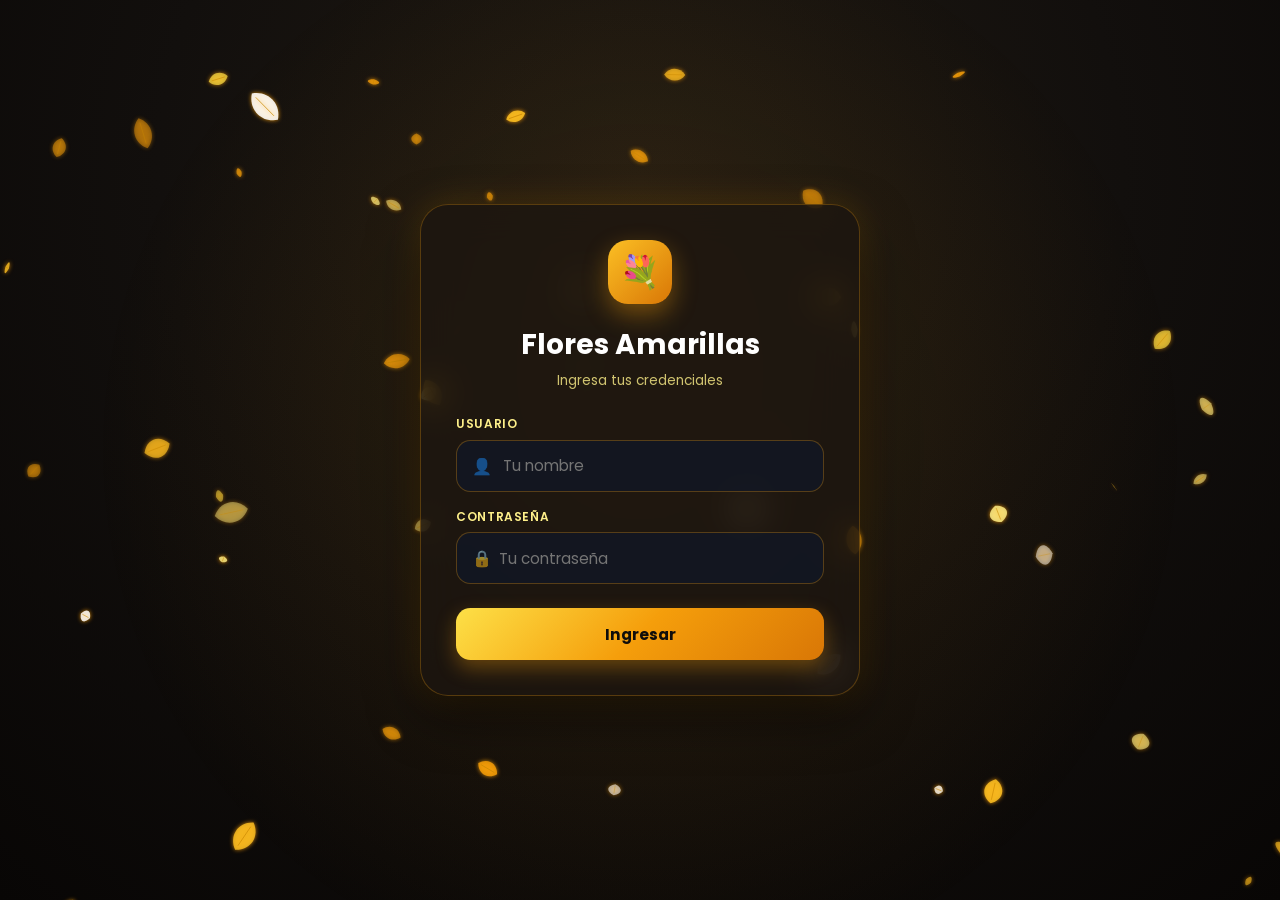
==== commit c5b43ffd: "feat(user): update animations for Ange Add shooting stars and butterfly-star hybrid animation mode f" ====
--- a/public/standalone.html
+++ b/public/standalone.html
@@ -1052,7 +1052,7 @@
         badge: '🦋 Carta de Carlos',
         customMessage: 'Quería darte esta florecita porque, siendo sincero, te has ganado un lugar muy especial en mi vida desde que te conocí. Desde ese momento siento que muchas cosas se volvieron un poquito mejores, y no sé en qué momento terminaste ganándote tanto de mi cariño JAJAJA.\n\nTe quiero muchísimo y de verdad eres una persona demasiado especial para mí. Me gusta poder compartir contigo, hablar, reírnos de cualquier bobada y simplemente saber que estás ahí. Puede que no siempre sea el mejor demostrando lo que siento —mi talento para expresar sentimientos claramente está en desarrollo JAJAJA—, pero quiero que sepas que te aprecio muchísimo.\n\nGracias por llegar a mi vida y por ser tú. Espero que tengas un día muy bonito y que esta florecita te recuerde aunque sea un poquito lo mucho que te quiero.',
         avatar: '🦋',
-        animMode: 'butterflies',
+        animMode: 'butterflies_stars',
         floatStyle: 'sway'
       },
       {
@@ -1192,6 +1192,8 @@
         type = Math.random() < 0.25 ? 'butterfly' : Math.random() < 0.45 ? 'firefly' : 'petal';
       } else if (currentAnimMode === 'butterflies') {
         type = Math.random() < 0.35 ? 'butterfly' : Math.random() < 0.65 ? 'firefly' : 'petal';
+      } else if (currentAnimMode === 'butterflies_stars') {
+        type = Math.random() < 0.30 ? 'butterfly' : Math.random() < 0.50 ? 'firefly' : Math.random() < 0.72 ? 'star' : 'petal';
       } else if (currentAnimMode === 'celestial_flowers') {
         type = Math.random() < 0.45 ? 'flower' : Math.random() < 0.75 ? 'petal' : 'star';
       } else {
@@ -1401,8 +1403,8 @@
     function renderLoop() {
       ctx.clearRect(0, 0, width, height);
 
-      // Lluvia de estrellas fugaces sin lag (Ashlie, Keisy, Nata, Naty)
-      const hasShootingStars = ['celestial_flowers', 'flowers_butterflies', 'butterflies_stars_rain', 'butterflies_stars_flowers'].includes(currentAnimMode);
+      // Lluvia de estrellas fugaces y asteroides sin lag (Ashlie, Keisy, Nata, Naty, Leslie, Ange)
+      const hasShootingStars = ['celestial_flowers', 'flowers_butterflies', 'butterflies_stars_rain', 'butterflies_stars_flowers', 'butterflies_stars', 'butterflies'].includes(currentAnimMode);
       if (hasShootingStars) {
         shootingStarTimer++;
         if (shootingStarTimer > 55 && shootingStars.length < 10) {
